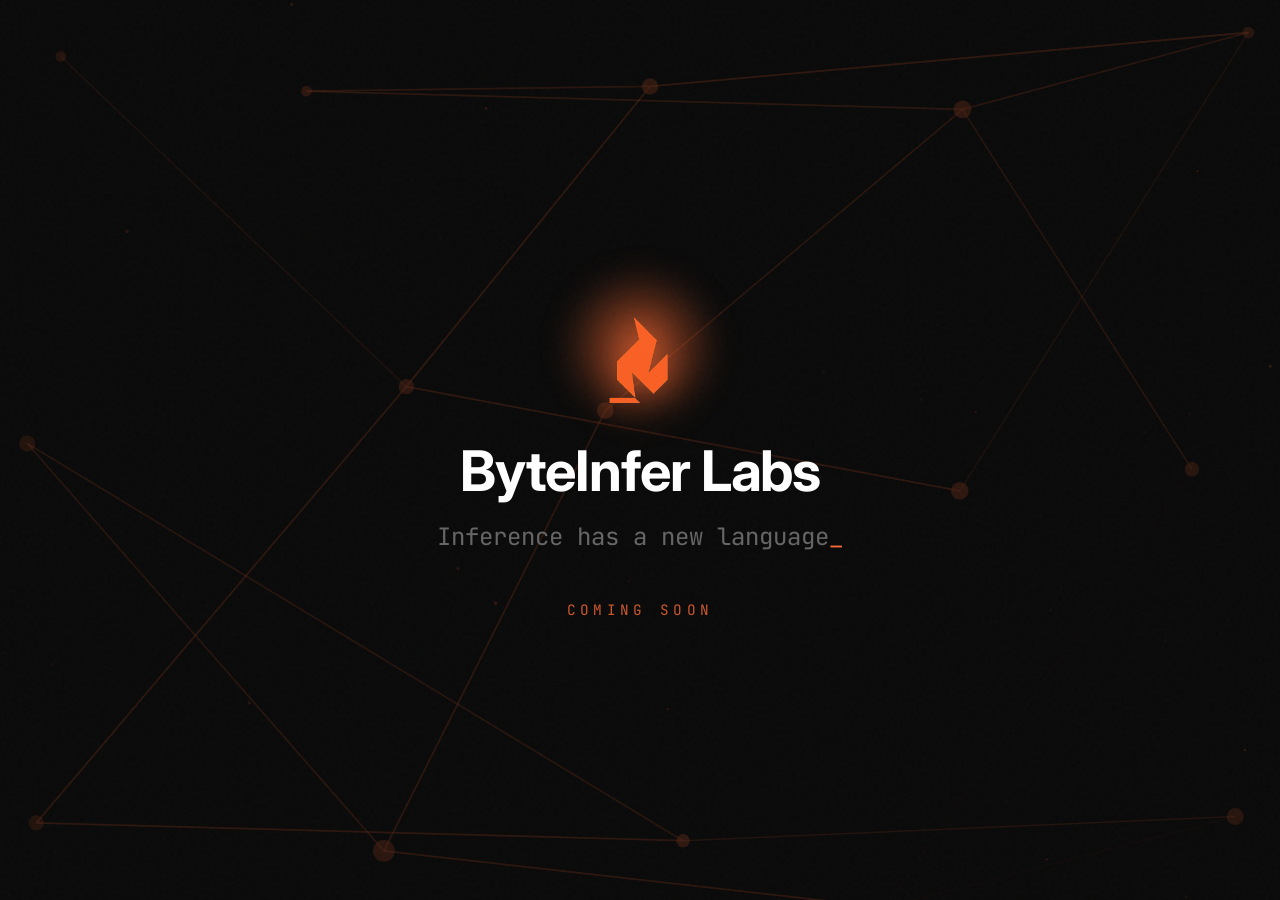
==== index.html @ 7f71514d "Initial ByteInfer.ai landing page" ====
<!DOCTYPE html>
<html lang="en">
<head>
    <meta charset="UTF-8">
    <meta name="viewport" content="width=device-width, initial-scale=1.0">
    <title>ByteInfer.ai — Coming Soon</title>
    <meta name="description" content="ByteInfer Labs — Optimizing the world's models, one graph at a time.">
    <link rel="preconnect" href="https://fonts.googleapis.com">
    <link rel="preconnect" href="https://fonts.gstatic.com" crossorigin>
    <link href="https://fonts.googleapis.com/css2?family=JetBrains+Mono:wght@300;400;500;600&family=Inter:wght@300;400;500;600;700&display=swap" rel="stylesheet">
    <link rel="stylesheet" href="styles.css">
</head>
<body>
    <div class="noise-overlay"></div>
    <canvas id="graph-canvas"></canvas>
    <canvas id="neural-canvas"></canvas>

    <main class="hero">
        <div class="hero-content">
            <!-- Flame Logo -->
            <div class="logo-container">
                <img src="flame-transparent.png" alt="" class="flame">
                <div class="flame-glow"></div>
            </div>

            <!-- Brand Name -->
            <h2 class="brand-name">ByteInfer Labs</h2>

            <!-- Tagline -->
            <h1 class="tagline">
                Inference has a new language<span class="cursor">_</span>
            </h1>

            <!-- Coming Soon -->
            <p class="coming-soon">Coming Soon</p>
        </div>
    </main>

    <script src="script.js"></script>
</body>
</html>
---- styles.css ----
/* ByteInfer.ai — Minimal Teaser */
:root {
    --bg-primary: #0a0a0a;
    --text-primary: #ffffff;
    --text-secondary: #666666;
    --accent: #ff6b35;
    --accent-glow: rgba(255, 107, 53, 0.4);
}

*, *::before, *::after {
    margin: 0;
    padding: 0;
    box-sizing: border-box;
}

body {
    font-family: 'Inter', -apple-system, BlinkMacSystemFont, sans-serif;
    background: var(--bg-primary);
    color: var(--text-primary);
    min-height: 100vh;
    overflow: hidden;
}

/* Noise Overlay */
.noise-overlay {
    position: fixed;
    top: 0;
    left: 0;
    width: 100%;
    height: 100%;
    pointer-events: none;
    z-index: 1000;
    opacity: 0.025;
    background-image: url("data:image/svg+xml,%3Csvg viewBox='0 0 256 256' xmlns='http://www.w3.org/2000/svg'%3E%3Cfilter id='noise'%3E%3CfeTurbulence type='fractalNoise' baseFrequency='0.9' numOctaves='4' stitchTiles='stitch'/%3E%3C/filter%3E%3Crect width='100%25' height='100%25' filter='url(%23noise)'/%3E%3C/svg%3E");
}

/* Background Canvases */
#graph-canvas,
#neural-canvas {
    position: fixed;
    top: 0;
    left: 0;
    width: 100vw;
    height: 100vh;
    pointer-events: none;
}

#graph-canvas {
    z-index: -2;
    opacity: 0.4;
}

#neural-canvas {
    z-index: -1;
    opacity: 0.3;
}

/* Hero */
.hero {
    min-height: 100vh;
    display: flex;
    justify-content: center;
    align-items: center;
    text-align: center;
    padding: 2rem;
    position: relative;
    z-index: 1;
}

.hero-content {
    animation: fadeIn 1.5s ease-out;
}

@keyframes fadeIn {
    from { opacity: 0; transform: translateY(20px); }
    to { opacity: 1; transform: translateY(0); }
}

/* Flame Logo */
.logo-container {
    margin-bottom: 1.5rem;
    position: relative;
    display: inline-block;
}

.flame {
    width: 220px;
    height: auto;
    position: relative;
    z-index: 2;
    animation: flameFloat 3s ease-in-out infinite;
    filter: drop-shadow(0 0 15px var(--accent-glow));
}

.flame-glow {
    position: absolute;
    top: 50%;
    left: 50%;
    transform: translate(-50%, -50%);
    width: 160px;
    height: 160px;
    background: radial-gradient(ellipse at center, rgba(255, 107, 53, 0.7) 0%, rgba(255, 107, 53, 0.3) 40%, transparent 70%);
    border-radius: 50%;
    z-index: 1;
    animation: glowPulse 2s ease-in-out infinite;
    pointer-events: none;
    filter: blur(15px);
}

@keyframes flameFloat {
    0%, 100% { transform: translateY(0) rotate(0deg); }
    25% { transform: translateY(-4px) rotate(0.5deg); }
    50% { transform: translateY(-6px) rotate(0deg); }
    75% { transform: translateY(-4px) rotate(-0.5deg); }
}

@keyframes glowPulse {
    0%, 100% {
        opacity: 0.5;
        transform: translate(-50%, -50%) scale(1);
    }
    50% {
        opacity: 1;
        transform: translate(-50%, -50%) scale(1.3);
    }
}

/* Brand Name */
.brand-name {
    font-family: 'Inter', sans-serif;
    font-size: clamp(2rem, 6vw, 3.5rem);
    font-weight: 700;
    letter-spacing: -0.02em;
    margin-bottom: 1rem;
}

/* Tagline */
.tagline {
    font-family: 'JetBrains Mono', monospace;
    font-size: clamp(1rem, 3vw, 1.5rem);
    font-weight: 400;
    color: var(--text-secondary);
    margin-bottom: 3rem;
}

.cursor {
    animation: blink 1s step-end infinite;
    color: var(--accent);
}

@keyframes blink {
    0%, 100% { opacity: 1; }
    50% { opacity: 0; }
}

/* Coming Soon */
.coming-soon {
    font-family: 'JetBrains Mono', monospace;
    font-size: 0.9rem;
    text-transform: uppercase;
    letter-spacing: 0.3em;
    color: var(--accent);
    opacity: 0.8;
    animation: pulse 2s ease-in-out infinite;
}

@keyframes pulse {
    0%, 100% { opacity: 0.6; }
    50% { opacity: 1; }
}
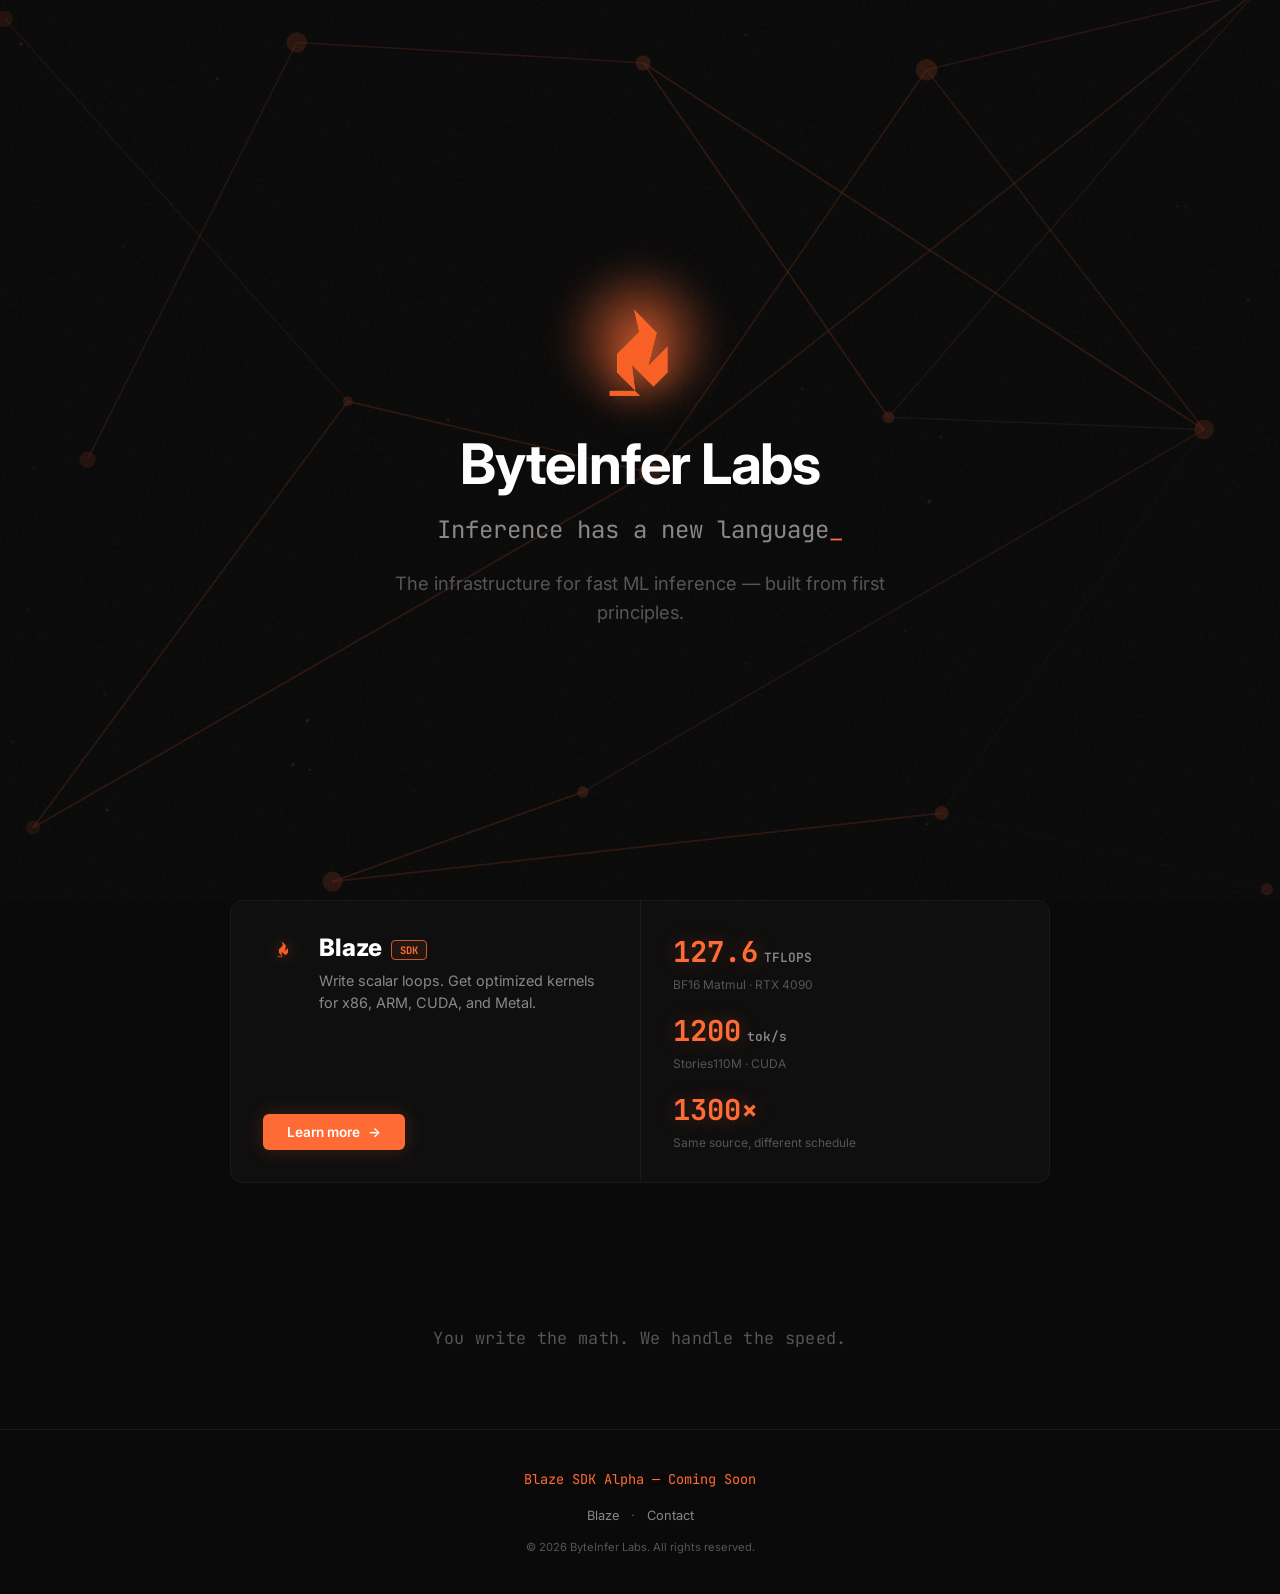
==== commit 22c0ea32: "Add Blaze product page, update landing from teaser to product site - Landing page: hero with new sub" ====
--- a/index.html
+++ b/index.html
@@ -3,11 +3,11 @@
 <head>
     <meta charset="UTF-8">
     <meta name="viewport" content="width=device-width, initial-scale=1.0">
-    <title>ByteInfer.ai — Coming Soon</title>
-    <meta name="description" content="ByteInfer Labs — Optimizing the world's models, one graph at a time.">
+    <title>ByteInfer Labs — Fast ML Inference, Built from First Principles</title>
+    <meta name="description" content="ByteInfer Labs — The infrastructure for fast ML inference, built from first principles.">
     <link rel="preconnect" href="https://fonts.googleapis.com">
     <link rel="preconnect" href="https://fonts.gstatic.com" crossorigin>
-    <link href="https://fonts.googleapis.com/css2?family=JetBrains+Mono:wght@300;400;500;600&family=Inter:wght@300;400;500;600;700&display=swap" rel="stylesheet">
+    <link href="https://fonts.googleapis.com/css2?family=JetBrains+Mono:wght@300;400;500;600&family=Inter:wght@300;400;500;600;700;800&display=swap" rel="stylesheet">
     <link rel="stylesheet" href="styles.css">
 </head>
 <body>
@@ -15,26 +15,76 @@
     <canvas id="graph-canvas"></canvas>
     <canvas id="neural-canvas"></canvas>
 
-    <main class="hero">
+    <!-- Hero -->
+    <section class="hero">
         <div class="hero-content">
-            <!-- Flame Logo -->
             <div class="logo-container">
                 <img src="flame-transparent.png" alt="" class="flame">
                 <div class="flame-glow"></div>
             </div>
 
-            <!-- Brand Name -->
             <h2 class="brand-name">ByteInfer Labs</h2>
 
-            <!-- Tagline -->
             <h1 class="tagline">
                 Inference has a new language<span class="cursor">_</span>
             </h1>
 
-            <!-- Coming Soon -->
-            <p class="coming-soon">Coming Soon</p>
+            <p class="subtitle">The infrastructure for fast ML inference — built from first principles.</p>
         </div>
-    </main>
+    </section>
+
+    <!-- Product Card -->
+    <section class="product-section">
+        <div class="product-card">
+            <div class="product-card-inner">
+                <div class="product-info">
+                    <div class="product-header">
+                        <img src="flame-transparent.png" alt="" class="product-flame">
+                        <div>
+                            <h3 class="product-name">Blaze <span class="product-badge">SDK</span></h3>
+                            <p class="product-desc">Write scalar loops. Get optimized kernels for x86, ARM, CUDA, and Metal.</p>
+                        </div>
+                    </div>
+                    <a href="blaze.html" class="cta-btn">Learn more <span class="arrow">→</span></a>
+                </div>
+                <div class="product-numbers">
+                    <div class="number-item">
+                        <span class="number-value">127.6</span>
+                        <span class="number-unit">TFLOPS</span>
+                        <span class="number-label">BF16 Matmul · RTX 4090</span>
+                    </div>
+                    <div class="number-item">
+                        <span class="number-value">1200</span>
+                        <span class="number-unit">tok/s</span>
+                        <span class="number-label">Stories110M · CUDA</span>
+                    </div>
+                    <div class="number-item">
+                        <span class="number-value">1300×</span>
+                        <span class="number-unit"></span>
+                        <span class="number-label">Same source, different schedule</span>
+                    </div>
+                </div>
+            </div>
+        </div>
+    </section>
+
+    <!-- Philosophy -->
+    <section class="philosophy">
+        <p>You write the math. We handle the speed.</p>
+    </section>
+
+    <!-- Footer -->
+    <footer class="site-footer">
+        <div class="footer-inner">
+            <div class="footer-status">Blaze SDK Alpha — Coming Soon</div>
+            <div class="footer-links">
+                <a href="blaze.html">Blaze</a>
+                <span class="footer-dot">·</span>
+                <a href="mailto:hello@byteinfer.ai">Contact</a>
+            </div>
+            <div class="footer-copy">© 2026 ByteInfer Labs. All rights reserved.</div>
+        </div>
+    </footer>
 
     <script src="script.js"></script>
 </body>
--- a/styles.css
+++ b/styles.css
@@ -1,10 +1,19 @@
-/* ByteInfer.ai — Minimal Teaser */
+/* ByteInfer.ai — Styles */
 :root {
     --bg-primary: #0a0a0a;
+    --bg-card: #0f0f0f;
+    --bg-code: #111111;
+    --border: #1a1a1a;
+    --border-accent: rgba(255, 107, 53, 0.3);
     --text-primary: #ffffff;
-    --text-secondary: #666666;
+    --text-secondary: #888888;
+    --text-dim: #555555;
     --accent: #ff6b35;
+    --accent-dim: #cc5529;
     --accent-glow: rgba(255, 107, 53, 0.4);
+    --accent-glow-soft: rgba(255, 107, 53, 0.08);
+    --font-body: 'Inter', -apple-system, BlinkMacSystemFont, sans-serif;
+    --font-mono: 'JetBrains Mono', 'Fira Code', monospace;
 }
 
 *, *::before, *::after {
@@ -13,49 +22,90 @@
     box-sizing: border-box;
 }
 
+html {
+    scroll-behavior: smooth;
+}
+
 body {
-    font-family: 'Inter', -apple-system, BlinkMacSystemFont, sans-serif;
+    font-family: var(--font-body);
     background: var(--bg-primary);
     color: var(--text-primary);
     min-height: 100vh;
-    overflow: hidden;
-}
-
-/* Noise Overlay */
+    -webkit-font-smoothing: antialiased;
+}
+
+/* Noise overlay */
 .noise-overlay {
     position: fixed;
-    top: 0;
-    left: 0;
-    width: 100%;
-    height: 100%;
+    top: 0; left: 0;
+    width: 100%; height: 100%;
     pointer-events: none;
     z-index: 1000;
     opacity: 0.025;
     background-image: url("data:image/svg+xml,%3Csvg viewBox='0 0 256 256' xmlns='http://www.w3.org/2000/svg'%3E%3Cfilter id='noise'%3E%3CfeTurbulence type='fractalNoise' baseFrequency='0.9' numOctaves='4' stitchTiles='stitch'/%3E%3C/filter%3E%3Crect width='100%25' height='100%25' filter='url(%23noise)'/%3E%3C/svg%3E");
 }
 
-/* Background Canvases */
+/* Background canvases */
 #graph-canvas,
 #neural-canvas {
     position: fixed;
-    top: 0;
-    left: 0;
-    width: 100vw;
-    height: 100vh;
+    top: 0; left: 0;
+    width: 100vw; height: 100vh;
     pointer-events: none;
 }
-
-#graph-canvas {
-    z-index: -2;
-    opacity: 0.4;
-}
-
-#neural-canvas {
-    z-index: -1;
-    opacity: 0.3;
-}
-
-/* Hero */
+#graph-canvas { z-index: -2; opacity: 0.4; }
+#neural-canvas { z-index: -1; opacity: 0.3; }
+
+/* ═══════════ TOP NAV (blaze page) ═══════════ */
+.topnav {
+    position: fixed;
+    top: 0; left: 0; right: 0;
+    height: 56px;
+    display: flex;
+    align-items: center;
+    justify-content: space-between;
+    padding: 0 32px;
+    background: rgba(10, 10, 10, 0.85);
+    backdrop-filter: blur(12px);
+    border-bottom: 1px solid var(--border);
+    z-index: 100;
+}
+
+.topnav-brand {
+    display: flex;
+    align-items: center;
+    gap: 10px;
+    text-decoration: none;
+    color: var(--text-primary);
+    font-weight: 700;
+    font-size: 0.95rem;
+}
+
+.topnav-flame {
+    width: 24px;
+    height: auto;
+    filter: drop-shadow(0 0 6px var(--accent-glow));
+}
+
+.topnav-links {
+    display: flex;
+    gap: 24px;
+}
+
+.topnav-links a {
+    text-decoration: none;
+    color: var(--text-secondary);
+    font-size: 0.85rem;
+    font-weight: 500;
+    transition: color 0.2s;
+}
+
+.topnav-links a:hover,
+.topnav-links a.active {
+    color: var(--accent);
+}
+
+/* ═══════════ MAIN PAGE — HERO ═══════════ */
 .hero {
     min-height: 100vh;
     display: flex;
@@ -76,7 +126,7 @@
     to { opacity: 1; transform: translateY(0); }
 }
 
-/* Flame Logo */
+/* Flame logo */
 .logo-container {
     margin-bottom: 1.5rem;
     position: relative;
@@ -94,12 +144,10 @@
 
 .flame-glow {
     position: absolute;
-    top: 50%;
-    left: 50%;
+    top: 50%; left: 50%;
     transform: translate(-50%, -50%);
-    width: 160px;
-    height: 160px;
-    background: radial-gradient(ellipse at center, rgba(255, 107, 53, 0.7) 0%, rgba(255, 107, 53, 0.3) 40%, transparent 70%);
+    width: 160px; height: 160px;
+    background: radial-gradient(ellipse at center, rgba(255,107,53,0.7) 0%, rgba(255,107,53,0.3) 40%, transparent 70%);
     border-radius: 50%;
     z-index: 1;
     animation: glowPulse 2s ease-in-out infinite;
@@ -115,32 +163,23 @@
 }
 
 @keyframes glowPulse {
-    0%, 100% {
-        opacity: 0.5;
-        transform: translate(-50%, -50%) scale(1);
-    }
-    50% {
-        opacity: 1;
-        transform: translate(-50%, -50%) scale(1.3);
-    }
-}
-
-/* Brand Name */
+    0%, 100% { opacity: 0.5; transform: translate(-50%, -50%) scale(1); }
+    50% { opacity: 1; transform: translate(-50%, -50%) scale(1.3); }
+}
+
 .brand-name {
-    font-family: 'Inter', sans-serif;
     font-size: clamp(2rem, 6vw, 3.5rem);
     font-weight: 700;
     letter-spacing: -0.02em;
     margin-bottom: 1rem;
 }
 
-/* Tagline */
 .tagline {
-    font-family: 'JetBrains Mono', monospace;
+    font-family: var(--font-mono);
     font-size: clamp(1rem, 3vw, 1.5rem);
     font-weight: 400;
     color: var(--text-secondary);
-    margin-bottom: 3rem;
+    margin-bottom: 1.5rem;
 }
 
 .cursor {
@@ -153,18 +192,741 @@
     50% { opacity: 0; }
 }
 
-/* Coming Soon */
-.coming-soon {
-    font-family: 'JetBrains Mono', monospace;
+.subtitle {
+    font-size: clamp(0.95rem, 2vw, 1.15rem);
+    color: var(--text-dim);
+    max-width: 560px;
+    margin: 0 auto;
+    line-height: 1.6;
+}
+
+/* ═══════════ MAIN PAGE — PRODUCT CARD ═══════════ */
+.product-section {
+    position: relative;
+    z-index: 1;
+    padding: 0 2rem 6rem;
+    display: flex;
+    justify-content: center;
+}
+
+.product-card {
+    max-width: 820px;
+    width: 100%;
+    background: var(--bg-card);
+    border: 1px solid var(--border);
+    border-radius: 12px;
+    overflow: hidden;
+    transition: border-color 0.3s;
+}
+
+.product-card:hover {
+    border-color: var(--border-accent);
+}
+
+.product-card-inner {
+    display: grid;
+    grid-template-columns: 1fr 1fr;
+    gap: 0;
+}
+
+.product-info {
+    padding: 32px;
+    display: flex;
+    flex-direction: column;
+    justify-content: space-between;
+}
+
+.product-header {
+    display: flex;
+    gap: 16px;
+    align-items: flex-start;
+    margin-bottom: 24px;
+}
+
+.product-flame {
+    width: 40px;
+    height: auto;
+    filter: drop-shadow(0 0 8px var(--accent-glow));
+    flex-shrink: 0;
+    margin-top: 2px;
+}
+
+.product-name {
+    font-size: 1.5rem;
+    font-weight: 800;
+    margin-bottom: 8px;
+}
+
+.product-badge {
+    font-family: var(--font-mono);
+    font-size: 0.65rem;
+    font-weight: 700;
+    color: var(--accent);
+    background: var(--accent-glow-soft);
+    border: 1px solid var(--accent-dim);
+    padding: 2px 8px;
+    border-radius: 4px;
+    vertical-align: middle;
+    margin-left: 4px;
+}
+
+.product-desc {
     font-size: 0.9rem;
+    color: var(--text-secondary);
+    line-height: 1.5;
+}
+
+.cta-btn {
+    display: inline-flex;
+    align-items: center;
+    gap: 8px;
+    padding: 10px 24px;
+    background: var(--accent);
+    color: #fff;
+    font-weight: 600;
+    font-size: 0.85rem;
+    text-decoration: none;
+    border-radius: 6px;
+    transition: all 0.2s;
+    width: fit-content;
+    box-shadow: 0 0 20px rgba(255, 107, 53, 0.2);
+}
+
+.cta-btn:hover {
+    background: #ff8c5a;
+    box-shadow: 0 0 30px rgba(255, 107, 53, 0.35);
+    transform: translateY(-1px);
+}
+
+.cta-btn-dim {
+    background: transparent;
+    border: 1px solid var(--border);
+    color: var(--text-secondary);
+    box-shadow: none;
+    cursor: default;
+}
+
+.cta-btn-dim:hover {
+    background: transparent;
+    box-shadow: none;
+    transform: none;
+}
+
+.cta-btn .arrow {
+    transition: transform 0.2s;
+}
+
+.cta-btn:hover .arrow {
+    transform: translateX(3px);
+}
+
+.product-numbers {
+    padding: 32px;
+    border-left: 1px solid var(--border);
+    display: flex;
+    flex-direction: column;
+    justify-content: center;
+    gap: 20px;
+}
+
+.number-item {
+    display: flex;
+    flex-wrap: wrap;
+    align-items: baseline;
+    gap: 6px;
+}
+
+.number-value {
+    font-family: var(--font-mono);
+    font-size: 1.8rem;
+    font-weight: 700;
+    color: var(--accent);
+    text-shadow: 0 0 20px rgba(255, 107, 53, 0.3);
+}
+
+.number-unit {
+    font-family: var(--font-mono);
+    font-size: 0.8rem;
+    font-weight: 600;
+    color: var(--text-secondary);
+}
+
+.number-label {
+    width: 100%;
+    font-size: 0.75rem;
+    color: var(--text-dim);
+}
+
+/* ═══════════ MAIN PAGE — PHILOSOPHY ═══════════ */
+.philosophy {
+    position: relative;
+    z-index: 1;
+    text-align: center;
+    padding: 3rem 2rem 5rem;
+}
+
+.philosophy p {
+    font-family: var(--font-mono);
+    font-size: clamp(0.85rem, 2vw, 1.05rem);
+    color: var(--text-dim);
+    letter-spacing: 0.02em;
+}
+
+/* ═══════════ FOOTER ═══════════ */
+.site-footer {
+    position: relative;
+    z-index: 1;
+    border-top: 1px solid var(--border);
+    padding: 40px 2rem;
+    text-align: center;
+}
+
+.footer-inner {
+    max-width: 600px;
+    margin: 0 auto;
+}
+
+.footer-status {
+    font-family: var(--font-mono);
+    font-size: 0.85rem;
+    color: var(--accent);
+    margin-bottom: 16px;
+    text-shadow: 0 0 15px rgba(255, 107, 53, 0.2);
+}
+
+.footer-links {
+    margin-bottom: 16px;
+}
+
+.footer-links a {
+    color: var(--text-secondary);
+    text-decoration: none;
+    font-size: 0.8rem;
+    transition: color 0.2s;
+}
+
+.footer-links a:hover {
+    color: var(--text-primary);
+}
+
+.footer-dot {
+    color: var(--text-dim);
+    margin: 0 8px;
+    font-size: 0.8rem;
+}
+
+.footer-copy {
+    font-size: 0.7rem;
+    color: var(--text-dim);
+}
+
+/* ═══════════ BLAZE PAGE — HERO ═══════════ */
+.blaze-page {
+    overflow-x: hidden;
+}
+
+.blaze-hero {
+    padding: 140px 2rem 80px;
+    text-align: center;
+}
+
+.blaze-hero-content {
+    max-width: 700px;
+    margin: 0 auto;
+    animation: fadeIn 1s ease-out;
+}
+
+.blaze-hero-title {
+    display: flex;
+    align-items: center;
+    justify-content: center;
+    gap: 16px;
+    margin-bottom: 16px;
+}
+
+.blaze-hero-flame {
+    width: 64px;
+    height: auto;
+    filter: drop-shadow(0 0 12px var(--accent-glow));
+    animation: flameFloat 3s ease-in-out infinite;
+}
+
+.blaze-hero-title h1 {
+    font-size: clamp(2.5rem, 8vw, 4rem);
+    font-weight: 800;
+    letter-spacing: -0.03em;
+}
+
+.blaze-badge {
+    font-family: var(--font-mono);
+    font-size: 0.4em;
+    font-weight: 700;
+    color: var(--accent);
+    background: var(--accent-glow-soft);
+    border: 1px solid var(--accent-dim);
+    padding: 4px 12px;
+    border-radius: 5px;
+    vertical-align: super;
+}
+
+.blaze-hero-sub {
+    font-size: clamp(1rem, 2.5vw, 1.25rem);
+    color: var(--text-secondary);
+    margin-bottom: 12px;
+}
+
+.blaze-hero-desc {
+    font-size: 0.9rem;
+    color: var(--text-dim);
+    line-height: 1.7;
+    margin-bottom: 28px;
+}
+
+.blaze-hero-actions {
+    display: flex;
+    gap: 16px;
+    justify-content: center;
+}
+
+/* ═══════════ BLAZE PAGE — NUMBERS STRIP ═══════════ */
+.numbers-strip {
+    border-top: 1px solid var(--border);
+    border-bottom: 1px solid var(--border);
+    padding: 40px 2rem;
+    background: var(--bg-card);
+}
+
+.numbers-strip-inner {
+    max-width: 960px;
+    margin: 0 auto;
+    display: flex;
+    align-items: center;
+    justify-content: center;
+    gap: 0;
+    flex-wrap: wrap;
+}
+
+.strip-number {
+    text-align: center;
+    padding: 0 28px;
+    flex-shrink: 0;
+}
+
+.strip-value {
+    display: block;
+    font-family: var(--font-mono);
+    font-size: 1.6rem;
+    font-weight: 700;
+    color: var(--accent);
+    text-shadow: 0 0 20px rgba(255, 107, 53, 0.3);
+}
+
+.strip-unit {
+    font-family: var(--font-mono);
+    font-size: 0.75rem;
+    font-weight: 600;
+    color: var(--text-secondary);
+    margin-left: 2px;
+}
+
+.strip-label {
+    display: block;
+    font-size: 0.7rem;
+    color: var(--text-dim);
+    margin-top: 4px;
+}
+
+.strip-sep {
+    width: 1px;
+    height: 40px;
+    background: var(--border);
+    flex-shrink: 0;
+}
+
+/* ═══════════ BLAZE PAGE — SECTIONS COMMON ═══════════ */
+.section-title {
+    font-size: clamp(1.5rem, 4vw, 2rem);
+    font-weight: 800;
+    text-align: center;
+    margin-bottom: 8px;
+    letter-spacing: -0.02em;
+}
+
+.section-sub {
+    text-align: center;
+    color: var(--text-dim);
+    font-size: 0.9rem;
+    margin-bottom: 40px;
+    max-width: 560px;
+    margin-left: auto;
+    margin-right: auto;
+}
+
+/* ═══════════ BLAZE PAGE — HOW IT WORKS ═══════════ */
+.how-section {
+    padding: 80px 2rem;
+    max-width: 1100px;
+    margin: 0 auto;
+}
+
+.how-columns {
+    display: flex;
+    align-items: flex-start;
+    gap: 0;
+}
+
+.how-col {
+    flex: 1;
+    padding: 0 16px;
+}
+
+.how-arrow {
+    display: flex;
+    align-items: center;
+    justify-content: center;
+    font-size: 1.5rem;
+    color: var(--text-dim);
+    padding-top: 100px;
+    flex-shrink: 0;
+    width: 40px;
+}
+
+.how-step {
+    display: inline-flex;
+    align-items: center;
+    justify-content: center;
+    width: 28px; height: 28px;
+    border-radius: 50%;
+    background: var(--accent-glow-soft);
+    border: 1px solid var(--accent-dim);
+    color: var(--accent);
+    font-family: var(--font-mono);
+    font-size: 0.75rem;
+    font-weight: 700;
+    margin-bottom: 12px;
+}
+
+.how-col h3 {
+    font-size: 1.1rem;
+    font-weight: 700;
+    margin-bottom: 4px;
+}
+
+.how-file {
+    font-family: var(--font-mono);
+    font-size: 0.7rem;
+    color: var(--text-dim);
+    margin-bottom: 12px;
+}
+
+.how-note {
+    font-size: 0.78rem;
+    color: var(--text-dim);
+    margin-top: 10px;
+}
+
+/* Code blocks */
+.code-block {
+    background: var(--bg-code);
+    border: 1px solid var(--border);
+    border-radius: 8px;
+    padding: 16px;
+    overflow-x: auto;
+    font-family: var(--font-mono);
+    font-size: 0.72rem;
+    line-height: 1.65;
+    color: #ccc;
+}
+
+.code-block .kw { color: var(--accent); }
+.code-block .fn { color: #fff; font-weight: 600; }
+.code-block .ty { color: #8ab4f8; }
+.code-block .str { color: #a8d08d; }
+.code-block .cm { color: #555; }
+.code-block .dim { color: #555; }
+.code-block .accent { color: var(--accent); font-weight: 600; }
+.code-block .prompt { color: var(--accent); }
+
+.code-terminal {
+    background: #080808;
+}
+
+/* ═══════════ BLAZE PAGE — PERFORMANCE ═══════════ */
+.perf-section {
+    padding: 80px 2rem;
+    max-width: 900px;
+    margin: 0 auto;
+}
+
+.perf-grid {
+    display: grid;
+    grid-template-columns: 1fr 1fr;
+    gap: 20px;
+}
+
+.perf-card {
+    background: var(--bg-card);
+    border: 1px solid var(--border);
+    border-radius: 10px;
+    padding: 28px;
+}
+
+.perf-card h3 {
+    font-size: 1.1rem;
+    font-weight: 700;
+    margin-bottom: 20px;
+}
+
+.perf-hw {
+    font-size: 0.75rem;
+    font-weight: 500;
+    color: var(--text-dim);
+    margin-left: 6px;
+}
+
+.perf-rows {
+    display: flex;
+    flex-direction: column;
+    gap: 10px;
+}
+
+.perf-row {
+    display: flex;
+    justify-content: space-between;
+    align-items: baseline;
+    padding-bottom: 8px;
+    border-bottom: 1px solid #141414;
+}
+
+.perf-kernel {
+    font-size: 0.78rem;
+    color: var(--text-secondary);
+}
+
+.perf-val {
+    font-family: var(--font-mono);
+    font-size: 0.82rem;
+    font-weight: 600;
+    color: var(--accent);
+    text-shadow: 0 0 12px rgba(255, 107, 53, 0.15);
+    white-space: nowrap;
+}
+
+.perf-callout {
+    margin-top: 20px;
+    padding: 14px;
+    background: #080808;
+    border: 1px solid var(--border);
+    border-radius: 6px;
+}
+
+.perf-callout-label {
+    font-size: 0.7rem;
+    color: var(--text-dim);
+    margin-bottom: 8px;
     text-transform: uppercase;
-    letter-spacing: 0.3em;
+    letter-spacing: 0.05em;
+}
+
+.perf-callout-row {
+    display: flex;
+    justify-content: space-between;
+    font-family: var(--font-mono);
+    font-size: 0.75rem;
+    padding: 3px 0;
+}
+
+.perf-callout-row .dim { color: var(--text-dim); }
+.perf-callout-row .accent { color: var(--accent); font-weight: 600; }
+
+/* ═══════════ BLAZE PAGE — CHARTS ═══════════ */
+.charts-section {
+    padding: 0 2rem 80px;
+    max-width: 960px;
+    margin: 0 auto;
+}
+
+.charts-grid {
+    display: grid;
+    grid-template-columns: 1fr 1fr;
+    gap: 20px;
+}
+
+.chart-card {
+    background: var(--bg-card);
+    border: 1px solid var(--border);
+    border-radius: 10px;
+    overflow: hidden;
+    transition: border-color 0.3s;
+}
+
+.chart-card:hover {
+    border-color: var(--border-accent);
+}
+
+.chart-img {
+    width: 100%;
+    height: auto;
+    display: block;
+}
+
+/* ═══════════ BLAZE PAGE — BACKENDS ═══════════ */
+.backends-section {
+    padding: 80px 2rem;
+    max-width: 900px;
+    margin: 0 auto;
+}
+
+.backends-grid {
+    display: grid;
+    grid-template-columns: repeat(5, 1fr);
+    gap: 14px;
+}
+
+.backend-card {
+    background: var(--bg-card);
+    border: 1px solid var(--border);
+    border-radius: 10px;
+    padding: 24px 16px;
+    text-align: center;
+    transition: border-color 0.3s;
+}
+
+.backend-card:hover {
+    border-color: var(--border-accent);
+}
+
+.backend-experimental {
+    opacity: 0.6;
+}
+
+.backend-icon {
+    font-family: var(--font-mono);
+    font-size: 0.75rem;
+    font-weight: 700;
     color: var(--accent);
-    opacity: 0.8;
-    animation: pulse 2s ease-in-out infinite;
-}
-
-@keyframes pulse {
-    0%, 100% { opacity: 0.6; }
-    50% { opacity: 1; }
-}
+    background: var(--accent-glow-soft);
+    border: 1px solid var(--accent-dim);
+    display: inline-block;
+    padding: 4px 10px;
+    border-radius: 4px;
+    margin-bottom: 12px;
+}
+
+.backend-card h3 {
+    font-size: 0.9rem;
+    font-weight: 700;
+    margin-bottom: 6px;
+}
+
+.backend-card p {
+    font-size: 0.72rem;
+    color: var(--text-dim);
+    line-height: 1.4;
+}
+
+/* ═══════════ BLAZE PAGE — CODE EXAMPLE ═══════════ */
+.example-section {
+    padding: 80px 2rem;
+    max-width: 960px;
+    margin: 0 auto;
+}
+
+.example-grid {
+    display: grid;
+    grid-template-columns: 1fr 1fr;
+    gap: 20px;
+}
+
+.example-block {
+    position: relative;
+}
+
+.example-label {
+    font-family: var(--font-mono);
+    font-size: 0.7rem;
+    color: var(--text-dim);
+    text-transform: uppercase;
+    letter-spacing: 0.05em;
+    margin-bottom: 8px;
+}
+
+/* ═══════════ SCROLL ANIMATIONS ═══════════ */
+.fade-in {
+    opacity: 0;
+    transform: translateY(24px);
+    transition: opacity 0.6s ease, transform 0.6s ease;
+}
+
+.fade-in.visible {
+    opacity: 1;
+    transform: translateY(0);
+}
+
+/* ═══════════ RESPONSIVE ═══════════ */
+@media (max-width: 800px) {
+    .product-card-inner {
+        grid-template-columns: 1fr;
+    }
+
+    .product-numbers {
+        border-left: none;
+        border-top: 1px solid var(--border);
+        flex-direction: row;
+        flex-wrap: wrap;
+        gap: 16px;
+        justify-content: center;
+    }
+
+    .number-item {
+        text-align: center;
+        justify-content: center;
+    }
+
+    .number-label {
+        text-align: center;
+    }
+
+    .how-columns {
+        flex-direction: column;
+        gap: 24px;
+    }
+
+    .how-arrow {
+        padding-top: 0;
+        transform: rotate(90deg);
+        width: auto;
+    }
+
+    .perf-grid,
+    .charts-grid,
+    .example-grid {
+        grid-template-columns: 1fr;
+    }
+
+    .backends-grid {
+        grid-template-columns: repeat(3, 1fr);
+    }
+
+    .numbers-strip-inner {
+        gap: 16px;
+    }
+
+    .strip-sep {
+        display: none;
+    }
+
+    .strip-number {
+        padding: 8px 16px;
+    }
+}
+
+@media (max-width: 480px) {
+    .backends-grid {
+        grid-template-columns: repeat(2, 1fr);
+    }
+
+    .topnav {
+        padding: 0 16px;
+    }
+}
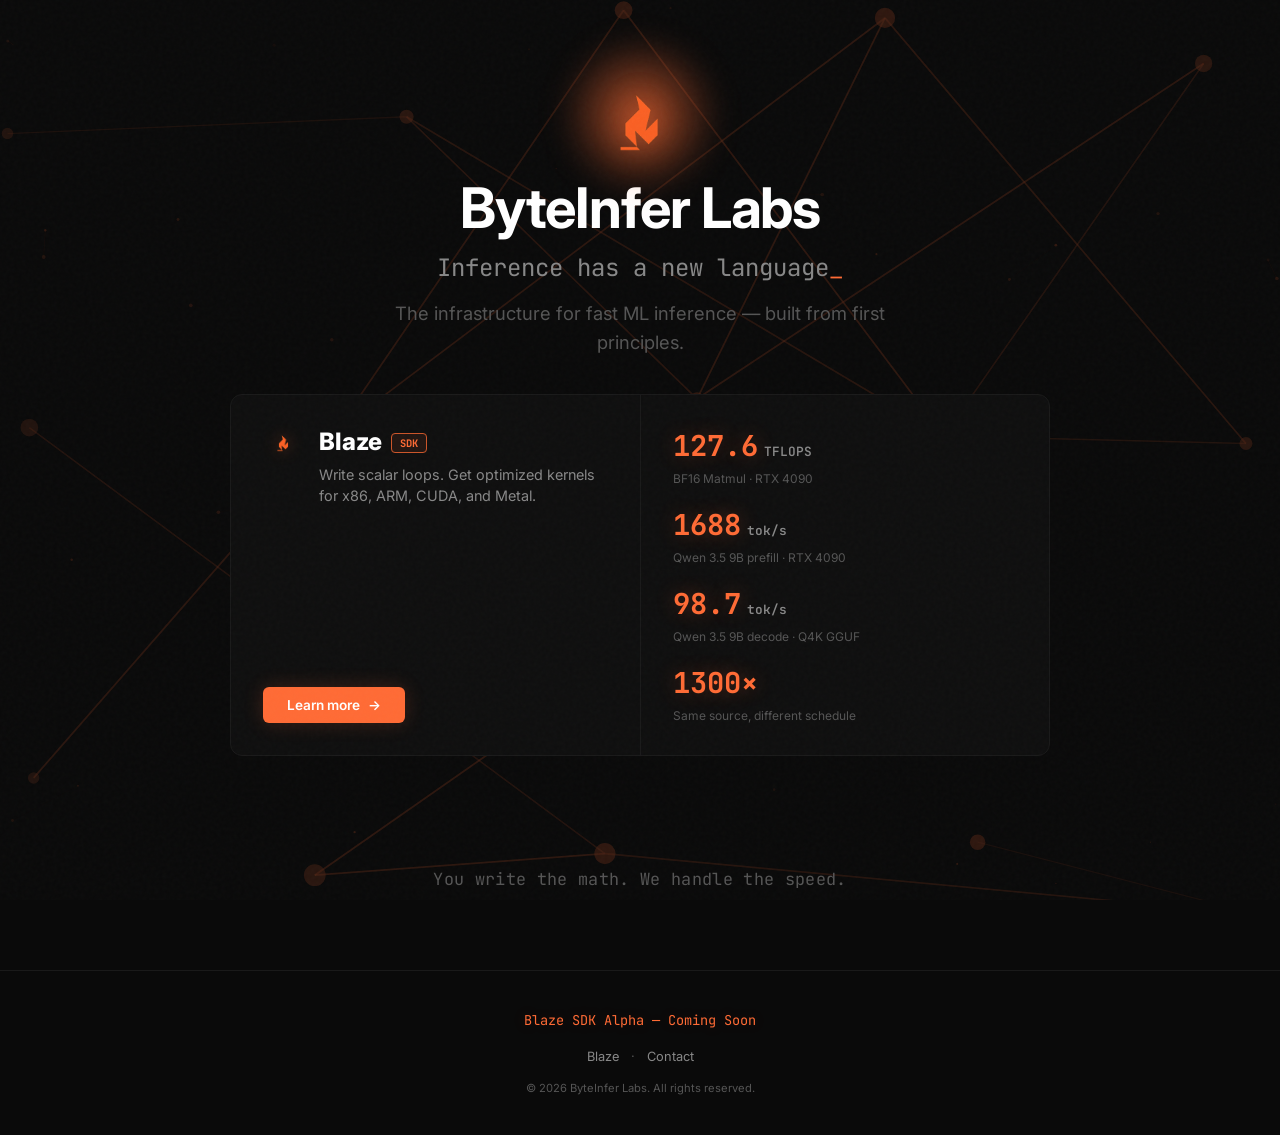
==== commit ccfc786d: "Add Qwen GPU performance numbers to product page - Replace Stories110M CUDA showcase with Qwen 3.5 9" ====
--- a/index.html
+++ b/index.html
@@ -54,9 +54,14 @@
                         <span class="number-label">BF16 Matmul · RTX 4090</span>
                     </div>
                     <div class="number-item">
-                        <span class="number-value">1200</span>
+                        <span class="number-value">1688</span>
                         <span class="number-unit">tok/s</span>
-                        <span class="number-label">Stories110M · CUDA</span>
+                        <span class="number-label">Qwen 3.5 9B prefill · RTX 4090</span>
+                    </div>
+                    <div class="number-item">
+                        <span class="number-value">98.7</span>
+                        <span class="number-unit">tok/s</span>
+                        <span class="number-label">Qwen 3.5 9B decode · Q4K GGUF</span>
                     </div>
                     <div class="number-item">
                         <span class="number-value">1300×</span>
--- a/styles.css
+++ b/styles.css
@@ -107,12 +107,12 @@
 
 /* ═══════════ MAIN PAGE — HERO ═══════════ */
 .hero {
-    min-height: 100vh;
+    min-height: auto;
     display: flex;
     justify-content: center;
     align-items: center;
     text-align: center;
-    padding: 2rem;
+    padding: 8vh 2rem 4vh;
     position: relative;
     z-index: 1;
 }
@@ -128,13 +128,13 @@
 
 /* Flame logo */
 .logo-container {
-    margin-bottom: 1.5rem;
+    margin-bottom: 1rem;
     position: relative;
     display: inline-block;
 }
 
 .flame {
-    width: 220px;
+    width: 140px;
     height: auto;
     position: relative;
     z-index: 2;
@@ -171,7 +171,7 @@
     font-size: clamp(2rem, 6vw, 3.5rem);
     font-weight: 700;
     letter-spacing: -0.02em;
-    margin-bottom: 1rem;
+    margin-bottom: 0.6rem;
 }
 
 .tagline {
@@ -179,7 +179,7 @@
     font-size: clamp(1rem, 3vw, 1.5rem);
     font-weight: 400;
     color: var(--text-secondary);
-    margin-bottom: 1.5rem;
+    margin-bottom: 1rem;
 }
 
 .cursor {
@@ -204,7 +204,7 @@
 .product-section {
     position: relative;
     z-index: 1;
-    padding: 0 2rem 6rem;
+    padding: 0 2rem 4rem;
     display: flex;
     justify-content: center;
 }
@@ -497,19 +497,20 @@
 }
 
 .numbers-strip-inner {
-    max-width: 960px;
+    max-width: 1080px;
     margin: 0 auto;
-    display: flex;
+    display: grid;
+    grid-template-columns: repeat(auto-fit, minmax(120px, 1fr));
     align-items: center;
     justify-content: center;
-    gap: 0;
-    flex-wrap: wrap;
+    gap: 20px 8px;
 }
 
 .strip-number {
+    box-sizing: border-box;
     text-align: center;
-    padding: 0 28px;
-    flex-shrink: 0;
+    min-width: 0;
+    padding: 0 10px;
 }
 
 .strip-value {
@@ -537,10 +538,7 @@
 }
 
 .strip-sep {
-    width: 1px;
-    height: 40px;
-    background: var(--border);
-    flex-shrink: 0;
+    display: none;
 }
 
 /* ═══════════ BLAZE PAGE — SECTIONS COMMON ═══════════ */
@@ -654,21 +652,21 @@
 /* ═══════════ BLAZE PAGE — PERFORMANCE ═══════════ */
 .perf-section {
     padding: 80px 2rem;
-    max-width: 900px;
+    max-width: 1080px;
     margin: 0 auto;
 }
 
 .perf-grid {
     display: grid;
     grid-template-columns: 1fr 1fr;
-    gap: 20px;
+    gap: 24px;
 }
 
 .perf-card {
     background: var(--bg-card);
     border: 1px solid var(--border);
     border-radius: 10px;
-    padding: 28px;
+    padding: 32px;
 }
 
 .perf-card h3 {
@@ -739,17 +737,26 @@
 .perf-callout-row .dim { color: var(--text-dim); }
 .perf-callout-row .accent { color: var(--accent); font-weight: 600; }
 
+.perf-note {
+    margin: 18px auto 0;
+    max-width: 720px;
+    color: var(--text-dim);
+    font-size: 0.72rem;
+    line-height: 1.6;
+    text-align: center;
+}
+
 /* ═══════════ BLAZE PAGE — CHARTS ═══════════ */
 .charts-section {
-    padding: 0 2rem 80px;
-    max-width: 960px;
+    padding: 0 2rem 96px;
+    max-width: 1120px;
     margin: 0 auto;
 }
 
 .charts-grid {
     display: grid;
-    grid-template-columns: 1fr 1fr;
-    gap: 20px;
+    grid-template-columns: 1fr;
+    gap: 24px;
 }
 
 .chart-card {
@@ -909,7 +916,11 @@
     }
 
     .numbers-strip-inner {
-        gap: 16px;
+        max-width: 360px;
+        width: 100%;
+        display: grid;
+        grid-template-columns: repeat(2, minmax(0, 1fr));
+        gap: 18px 10px;
     }
 
     .strip-sep {
@@ -917,11 +928,24 @@
     }
 
     .strip-number {
-        padding: 8px 16px;
+        min-width: 0;
+        padding: 8px 4px;
+    }
+
+    .strip-label {
+        overflow-wrap: anywhere;
     }
 }
 
 @media (max-width: 480px) {
+    .numbers-strip {
+        padding: 32px 1rem;
+    }
+
+    .strip-value {
+        font-size: 1.45rem;
+    }
+
     .backends-grid {
         grid-template-columns: repeat(2, 1fr);
     }
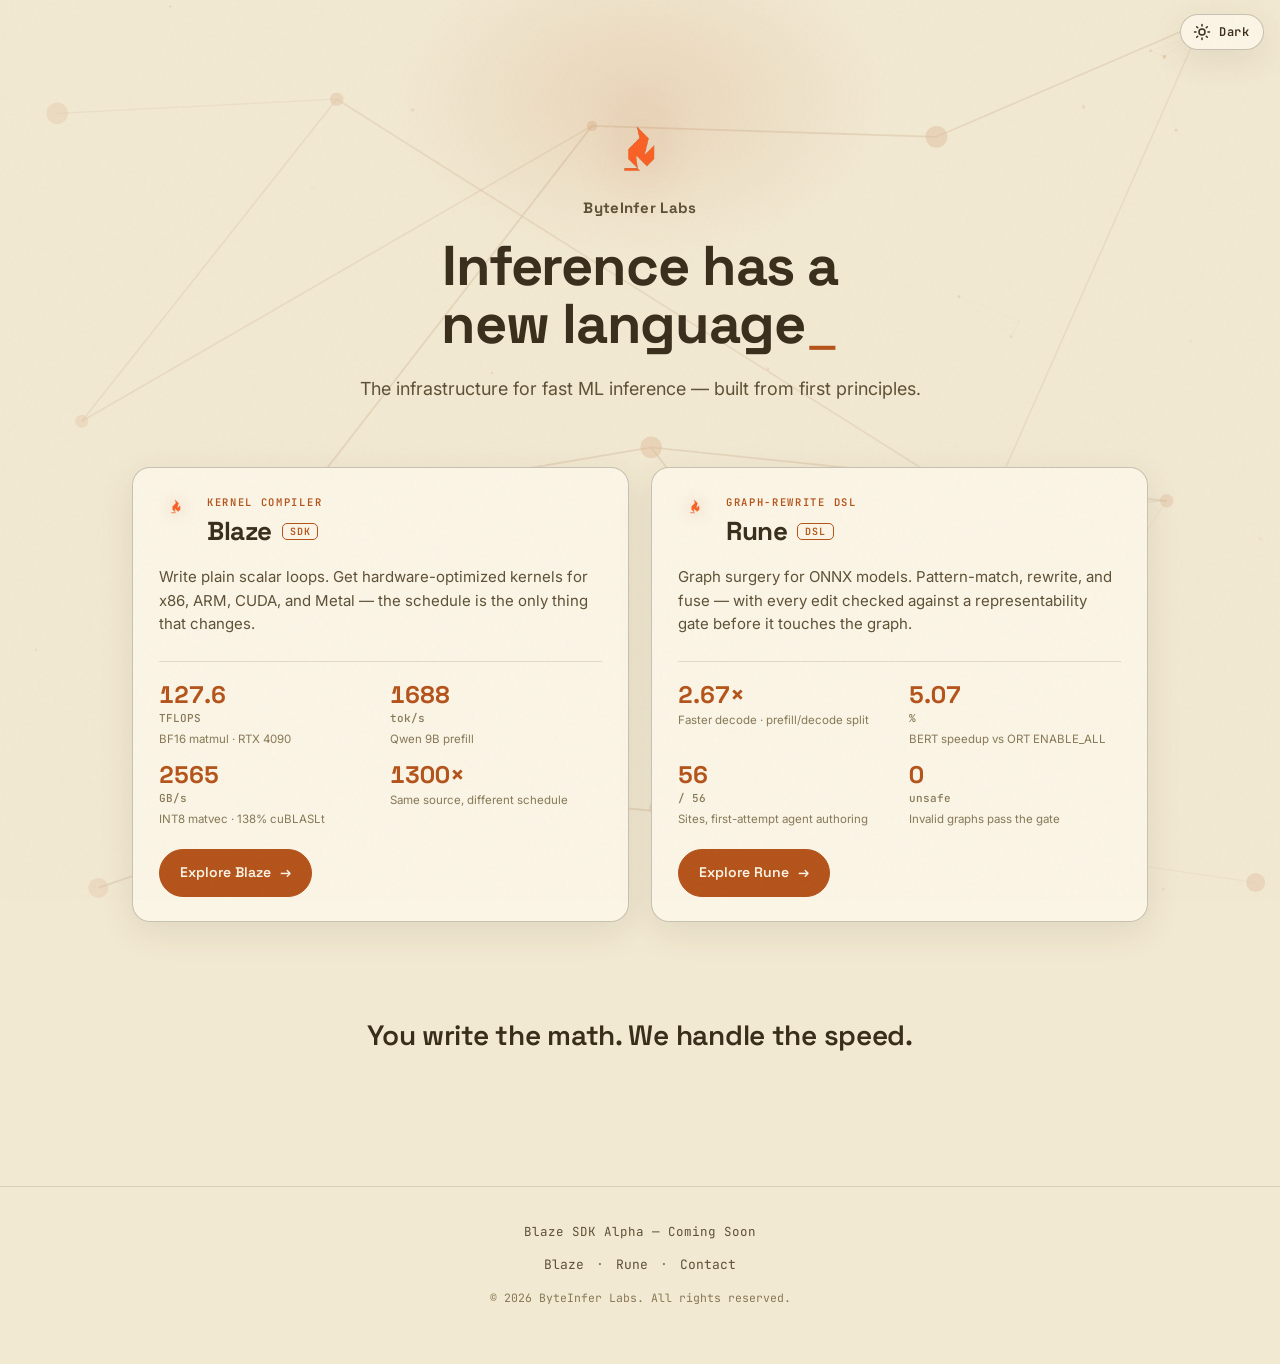
==== commit 73a24ab8: "Dual-theme restyle (light + dark) + add Rune product page Adopt the Rune whitepaper's design system " ====
--- a/index.html
+++ b/index.html
@@ -4,13 +4,20 @@
     <meta charset="UTF-8">
     <meta name="viewport" content="width=device-width, initial-scale=1.0">
     <title>ByteInfer Labs — Fast ML Inference, Built from First Principles</title>
-    <meta name="description" content="ByteInfer Labs — The infrastructure for fast ML inference, built from first principles.">
+    <meta name="description" content="ByteInfer Labs — the infrastructure for fast ML inference, built from first principles. Home of the Blaze kernel compiler and the Rune graph-rewrite DSL.">
+    <script>try{if((localStorage.getItem('byteinfer-theme')||'light')==='dark')document.documentElement.setAttribute('data-theme','dark');}catch(e){}</script>
     <link rel="preconnect" href="https://fonts.googleapis.com">
     <link rel="preconnect" href="https://fonts.gstatic.com" crossorigin>
-    <link href="https://fonts.googleapis.com/css2?family=JetBrains+Mono:wght@300;400;500;600&family=Inter:wght@300;400;500;600;700;800&display=swap" rel="stylesheet">
+    <link href="https://fonts.googleapis.com/css2?family=JetBrains+Mono:wght@300;400;500;600&family=Inter:wght@300;400;500;600;700;800&family=Space+Grotesk:wght@400;500;600;700&display=swap" rel="stylesheet">
     <link rel="stylesheet" href="styles.css">
 </head>
 <body>
+    <button id="theme-toggle" type="button" aria-label="Toggle color theme" title="Toggle light / dark">
+        <svg class="ic-sun" viewBox="0 0 24 24" width="18" height="18" fill="none" stroke="currentColor" stroke-width="2" stroke-linecap="round" stroke-linejoin="round"><circle cx="12" cy="12" r="4"></circle><path d="M12 2v2M12 20v2M4.9 4.9l1.4 1.4M17.7 17.7l1.4 1.4M2 12h2M20 12h2M4.9 19.1l1.4-1.4M17.7 6.3l1.4-1.4"></path></svg>
+        <svg class="ic-moon" viewBox="0 0 24 24" width="18" height="18" fill="none" stroke="currentColor" stroke-width="2" stroke-linecap="round" stroke-linejoin="round"><path d="M21 12.8A9 9 0 1 1 11.2 3a7 7 0 0 0 9.8 9.8z"></path></svg>
+        <span class="tlbl">Dark</span>
+    </button>
+
     <div class="noise-overlay"></div>
     <canvas id="graph-canvas"></canvas>
     <canvas id="neural-canvas"></canvas>
@@ -20,54 +27,55 @@
         <div class="hero-content">
             <div class="logo-container">
                 <img src="flame-transparent.png" alt="" class="flame">
-                <div class="flame-glow"></div>
             </div>
-
             <h2 class="brand-name">ByteInfer Labs</h2>
-
-            <h1 class="tagline">
-                Inference has a new language<span class="cursor">_</span>
-            </h1>
-
+            <h1 class="tagline">Inference has a new language<span class="cursor">_</span></h1>
             <p class="subtitle">The infrastructure for fast ML inference — built from first principles.</p>
         </div>
     </section>
 
-    <!-- Product Card -->
+    <!-- Products -->
     <section class="product-section">
-        <div class="product-card">
-            <div class="product-card-inner">
-                <div class="product-info">
+        <div class="product-grid">
+            <!-- Blaze -->
+            <div class="product-card">
+                <div class="product-card-inner">
                     <div class="product-header">
                         <img src="flame-transparent.png" alt="" class="product-flame">
                         <div>
+                            <div class="product-eyebrow">Kernel compiler</div>
                             <h3 class="product-name">Blaze <span class="product-badge">SDK</span></h3>
-                            <p class="product-desc">Write scalar loops. Get optimized kernels for x86, ARM, CUDA, and Metal.</p>
                         </div>
                     </div>
-                    <a href="blaze.html" class="cta-btn">Learn more <span class="arrow">→</span></a>
+                    <p class="product-desc">Write plain scalar loops. Get hardware-optimized kernels for x86, ARM, CUDA, and Metal — the schedule is the only thing that changes.</p>
+                    <div class="product-numbers">
+                        <div class="number-item"><span class="number-value">127.6</span><span class="number-unit">TFLOPS</span><span class="number-label">BF16 matmul · RTX 4090</span></div>
+                        <div class="number-item"><span class="number-value">1688</span><span class="number-unit">tok/s</span><span class="number-label">Qwen 9B prefill</span></div>
+                        <div class="number-item"><span class="number-value">2565</span><span class="number-unit">GB/s</span><span class="number-label">INT8 matvec · 138% cuBLASLt</span></div>
+                        <div class="number-item"><span class="number-value">1300×</span><span class="number-unit"></span><span class="number-label">Same source, different schedule</span></div>
+                    </div>
+                    <a href="blaze.html" class="cta-btn">Explore Blaze <span class="arrow">→</span></a>
                 </div>
-                <div class="product-numbers">
-                    <div class="number-item">
-                        <span class="number-value">127.6</span>
-                        <span class="number-unit">TFLOPS</span>
-                        <span class="number-label">BF16 Matmul · RTX 4090</span>
+            </div>
+
+            <!-- Rune -->
+            <div class="product-card">
+                <div class="product-card-inner">
+                    <div class="product-header">
+                        <img src="flame-transparent.png" alt="" class="product-flame">
+                        <div>
+                            <div class="product-eyebrow">Graph-rewrite DSL</div>
+                            <h3 class="product-name">Rune <span class="product-badge">DSL</span></h3>
+                        </div>
                     </div>
-                    <div class="number-item">
-                        <span class="number-value">1688</span>
-                        <span class="number-unit">tok/s</span>
-                        <span class="number-label">Qwen 3.5 9B prefill · RTX 4090</span>
+                    <p class="product-desc">Graph surgery for ONNX models. Pattern-match, rewrite, and fuse — with every edit checked against a representability gate before it touches the graph.</p>
+                    <div class="product-numbers">
+                        <div class="number-item"><span class="number-value">2.67×</span><span class="number-unit"></span><span class="number-label">Faster decode · prefill/decode split</span></div>
+                        <div class="number-item"><span class="number-value">5.07</span><span class="number-unit">%</span><span class="number-label">BERT speedup vs ORT ENABLE_ALL</span></div>
+                        <div class="number-item"><span class="number-value">56</span><span class="number-unit">/ 56</span><span class="number-label">Sites, first-attempt agent authoring</span></div>
+                        <div class="number-item"><span class="number-value">0</span><span class="number-unit">unsafe</span><span class="number-label">Invalid graphs pass the gate</span></div>
                     </div>
-                    <div class="number-item">
-                        <span class="number-value">98.7</span>
-                        <span class="number-unit">tok/s</span>
-                        <span class="number-label">Qwen 3.5 9B decode · Q4K GGUF</span>
-                    </div>
-                    <div class="number-item">
-                        <span class="number-value">1300×</span>
-                        <span class="number-unit"></span>
-                        <span class="number-label">Same source, different schedule</span>
-                    </div>
+                    <a href="rune.html" class="cta-btn">Explore Rune <span class="arrow">→</span></a>
                 </div>
             </div>
         </div>
@@ -85,6 +93,8 @@
             <div class="footer-links">
                 <a href="blaze.html">Blaze</a>
                 <span class="footer-dot">·</span>
+                <a href="rune.html">Rune</a>
+                <span class="footer-dot">·</span>
                 <a href="mailto:hello@byteinfer.ai">Contact</a>
             </div>
             <div class="footer-copy">© 2026 ByteInfer Labs. All rights reserved.</div>
--- a/styles.css
+++ b/styles.css
@@ -1,956 +1,368 @@
-/* ByteInfer.ai — Styles */
-:root {
-    --bg-primary: #0a0a0a;
-    --bg-card: #0f0f0f;
-    --bg-code: #111111;
-    --border: #1a1a1a;
-    --border-accent: rgba(255, 107, 53, 0.3);
-    --text-primary: #ffffff;
-    --text-secondary: #888888;
-    --text-dim: #555555;
-    --accent: #ff6b35;
-    --accent-dim: #cc5529;
-    --accent-glow: rgba(255, 107, 53, 0.4);
-    --accent-glow-soft: rgba(255, 107, 53, 0.08);
-    --font-body: 'Inter', -apple-system, BlinkMacSystemFont, sans-serif;
-    --font-mono: 'JetBrains Mono', 'Fira Code', monospace;
+/* ByteInfer Labs — dual-theme design system (ported from the Rune whitepaper) */
+
+/* ═══════════════════ TOKENS ═══════════════════ */
+:root{
+  /* light (sepia) */
+  --bg:#F2E9D2; --card:#FBF5E6; --codebg:#2A2216; --paper:#F2E9D2;
+  --hair:rgba(74,58,36,.15); --hair-2:rgba(74,58,36,.28);
+  --ink:#392D1B; --ink-2:#5E5035; --ink-3:#877855;
+  --accent:#B4531A; --accent-2:#8E3E11; --del:#A63A29; --good:#2E7D46;
+  --sel:rgba(180,83,26,.24);
+  --nav-bg:rgba(242,233,210,.85);
+  --glow:rgba(180,83,26,.13); --flame-glow:rgba(180,83,26,.45);
+  --code-txt:#ECE3CF; --code-c:#9C8C68; --code-k:#E88A3E; --pre-hair:rgba(74,58,36,.22);
+  --inline-code:rgba(74,58,36,.08);
+  --card-shadow:0 10px 34px rgba(74,58,36,.10);
+  /* diagram */
+  --nd-fill:#FEF9EE; --nd-dead-fill:#F0E7D1; --nd-init-fill:#F3EAD4;
+  --nd-port-stroke:rgba(74,58,36,.44); --nd-init-stroke:rgba(74,58,36,.42);
+  --nd-new-fill:rgba(180,83,26,.14);
+  --svg-txt:#392D1B; --nm:#54472E; --t-dead:#7E6F4C; --t-port:#54472E;
+  --edge:rgba(74,58,36,.55); --edge-dead:rgba(74,58,36,.3);
+  --net-line:150,88,42; --net-dot:180,83,26;
+  --mono:"JetBrains Mono",ui-monospace,"SF Mono","Cascadia Code",Consolas,Menlo,monospace;
+  --sans:"Space Grotesk","Segoe UI","Helvetica Neue",Arial,sans-serif;
+  --serif:"Inter","Segoe UI","Helvetica Neue",Arial,sans-serif;
 }
-
-*, *::before, *::after {
-    margin: 0;
-    padding: 0;
-    box-sizing: border-box;
+:root[data-theme="dark"]{
+  --bg:#0B0B0D; --card:#141417; --codebg:#0E0E12; --paper:#0B0B0D;
+  --hair:rgba(255,255,255,.09); --hair-2:rgba(255,255,255,.17);
+  --ink:#ECEAE4; --ink-2:#B4B4BB; --ink-3:#A6A6B0;
+  --accent:#F5641E; --accent-2:#FF7F3C; --del:#E5484D; --good:#4CC776;
+  --sel:rgba(245,100,30,.3);
+  --nav-bg:rgba(11,11,13,.72);
+  --glow:rgba(245,100,30,.20); --flame-glow:rgba(245,100,30,.75);
+  --code-txt:#ECE3CF; --code-c:#90909A; --code-k:#F5975A; --pre-hair:rgba(255,255,255,.08);
+  --inline-code:rgba(255,255,255,.06);
+  --card-shadow:0 10px 34px rgba(0,0,0,.4);
+  --nd-fill:#1C1C21; --nd-dead-fill:#141417; --nd-init-fill:#16161A;
+  --nd-port-stroke:rgba(255,255,255,.32); --nd-init-stroke:rgba(255,255,255,.28);
+  --nd-new-fill:rgba(245,100,30,.16);
+  --svg-txt:#ECEAE4; --nm:#C2C2CA; --t-dead:#A6A6B0; --t-port:#C8C8D0;
+  --edge:rgba(255,255,255,.34); --edge-dead:rgba(255,255,255,.16);
+  --net-line:245,100,30; --net-dot:245,100,30;
 }
 
-html {
-    scroll-behavior: smooth;
+/* ═══════════════════ BASE ═══════════════════ */
+*,*::before,*::after{margin:0;padding:0;box-sizing:border-box}
+html{scroll-behavior:smooth;background:var(--bg)}
+body{font-family:var(--serif);background:transparent;color:var(--ink);
+  min-height:100vh;font-size:17px;line-height:1.7;-webkit-font-smoothing:antialiased;
+  transition:background .25s,color .25s}
+::selection{background:var(--sel);color:var(--ink)}
+
+h1,h2,h3,h4{font-family:var(--sans);color:var(--ink);letter-spacing:-.015em;line-height:1.1}
+a{color:var(--accent);text-decoration:none;transition:color .15s}
+a:hover{color:var(--accent-2)}
+img{max-width:100%}
+
+/* code */
+code{font-family:var(--mono)}
+.code-block{background:var(--codebg);border:1px solid var(--pre-hair);border-radius:12px;
+  padding:18px 20px;overflow-x:auto;line-height:1.62;color:var(--code-txt);
+  font-family:var(--mono);font-size:12.5px;margin:0}
+.code-block code{color:inherit;background:none}
+.code-block .kw{color:var(--code-k);font-weight:600}
+.code-block .fn{color:#E8C07A}
+.code-block .ty{color:#C7A98B}
+.code-block .str{color:#C9A05C}
+.code-block .cm{color:var(--code-c)}
+.code-block .prompt{color:#E88A3E}
+.code-block .dim{color:#8E8E98}
+.code-block .accent{color:#F5975A;font-weight:600}
+.code-terminal{line-height:1.5}
+
+/* ═══════════════════ BACKGROUND ═══════════════════ */
+.noise-overlay{position:fixed;inset:0;pointer-events:none;z-index:1000;opacity:.03;
+  background-image:url("data:image/svg+xml,%3Csvg viewBox='0 0 256 256' xmlns='http://www.w3.org/2000/svg'%3E%3Cfilter id='noise'%3E%3CfeTurbulence type='fractalNoise' baseFrequency='0.9' numOctaves='4' stitchTiles='stitch'/%3E%3C/filter%3E%3Crect width='100%25' height='100%25' filter='url(%23noise)'/%3E%3C/svg%3E")}
+#graph-canvas,#neural-canvas{position:fixed;top:0;left:0;width:100vw;height:100vh;pointer-events:none}
+#graph-canvas{z-index:-2;opacity:.45}
+#neural-canvas{z-index:-1;opacity:.28}
+
+/* ═══════════════════ THEME TOGGLE ═══════════════════ */
+#theme-toggle{position:fixed;top:14px;right:16px;z-index:200;display:inline-flex;align-items:center;gap:8px;
+  font-family:var(--mono);font-size:12px;font-weight:600;letter-spacing:.04em;color:var(--ink);
+  background:var(--card);border:1px solid var(--hair-2);border-radius:999px;padding:8px 14px 8px 12px;
+  cursor:pointer;box-shadow:var(--card-shadow);transition:color .15s,border-color .15s,background .15s}
+#theme-toggle:hover{color:var(--accent);border-color:var(--accent)}
+#theme-toggle svg{display:block}
+#theme-toggle .ic-moon{display:none}
+:root[data-theme="dark"] #theme-toggle .ic-sun{display:none}
+:root[data-theme="dark"] #theme-toggle .ic-moon{display:block}
+@media(max-width:520px){#theme-toggle .tlbl{display:none}#theme-toggle{padding:9px}}
+
+/* ═══════════════════ TOP NAV ═══════════════════ */
+.topnav{position:fixed;top:0;left:0;right:0;height:56px;display:flex;align-items:center;
+  justify-content:space-between;padding:0 32px;background:var(--nav-bg);
+  backdrop-filter:blur(12px);-webkit-backdrop-filter:blur(12px);
+  border-bottom:1px solid var(--hair);z-index:100}
+.topnav-brand{display:flex;align-items:center;gap:10px;color:var(--ink);
+  font-family:var(--sans);font-weight:700;font-size:.95rem}
+.topnav-brand:hover{color:var(--ink)}
+.topnav-flame{width:22px;height:auto;filter:drop-shadow(0 0 6px var(--flame-glow))}
+.topnav-links{display:flex;gap:22px;align-items:center}
+.topnav-links a{color:var(--ink-2);font-size:.85rem;font-weight:500;font-family:var(--mono)}
+.topnav-links a:hover,.topnav-links a.active{color:var(--accent)}
+
+/* ═══════════════════ HERO (index) ═══════════════════ */
+.hero{display:flex;justify-content:center;align-items:center;text-align:center;
+  padding:12vh 2rem 5vh;position:relative;z-index:1;overflow:hidden}
+.hero::before{content:"";position:absolute;top:-120px;left:50%;transform:translateX(-50%);
+  width:680px;height:440px;pointer-events:none;
+  background:radial-gradient(closest-side,var(--glow),transparent 72%)}
+.hero-content{animation:fadeUp 1.1s ease-out;position:relative;z-index:1}
+@keyframes fadeUp{from{opacity:0;transform:translateY(18px)}to{opacity:1;transform:translateY(0)}}
+.logo-container{margin-bottom:1.1rem;position:relative;display:inline-block}
+.flame{width:112px;height:auto;position:relative;z-index:2;
+  filter:drop-shadow(0 0 26px var(--flame-glow))}
+.flame-glow{display:none}
+.brand-name{font-family:var(--sans);font-weight:700;font-size:15px;letter-spacing:.02em;
+  color:var(--ink-2);margin-bottom:20px}
+.tagline{font-family:var(--sans);font-weight:700;font-size:clamp(32px,5.5vw,56px);
+  line-height:1.04;letter-spacing:-.02em;color:var(--ink);text-wrap:balance;max-width:16ch;margin:0 auto}
+.cursor{color:var(--accent);font-weight:400;animation:blink 1.1s steps(1) infinite}
+@keyframes blink{50%{opacity:0}}
+.subtitle{font-size:18px;line-height:1.6;color:var(--ink-2);max-width:52ch;margin:22px auto 0}
+
+/* ═══════════════════ PRODUCT CARDS (index) ═══════════════════ */
+.product-section{position:relative;z-index:1;padding:2vh 2rem 4vh;max-width:1080px;margin:0 auto}
+.product-grid{display:grid;grid-template-columns:1fr 1fr;gap:22px}
+@media(max-width:840px){.product-grid{grid-template-columns:1fr}}
+.product-card{background:var(--card);border:1px solid var(--hair-2);border-radius:18px;
+  box-shadow:var(--card-shadow);overflow:hidden;transition:border-color .2s,transform .2s}
+.product-card:hover{border-color:var(--accent);transform:translateY(-3px)}
+.product-card-inner{padding:26px 26px 24px;display:flex;flex-direction:column;height:100%}
+.product-header{display:flex;align-items:flex-start;gap:14px;margin-bottom:8px}
+.product-flame{width:34px;height:auto;flex:none;filter:drop-shadow(0 0 8px var(--flame-glow))}
+.product-eyebrow{font-family:var(--mono);font-size:10.5px;font-weight:600;letter-spacing:.16em;
+  text-transform:uppercase;color:var(--accent);margin-bottom:5px}
+.product-name{font-family:var(--sans);font-weight:700;font-size:26px;color:var(--ink);display:flex;align-items:center;gap:10px}
+.product-badge{font-family:var(--mono);font-size:10px;font-weight:600;letter-spacing:.08em;
+  text-transform:uppercase;color:var(--accent);border:1px solid var(--accent);border-radius:5px;padding:2px 7px}
+.product-desc{font-size:15px;line-height:1.55;color:var(--ink-2);margin:12px 0 20px;flex:1}
+.product-numbers{display:grid;grid-template-columns:1fr 1fr;gap:14px 18px;margin:6px 0 22px;
+  padding-top:20px;border-top:1px solid var(--hair)}
+.number-item{display:flex;flex-direction:column;gap:1px}
+.number-value{font-family:var(--sans);font-weight:700;font-size:24px;color:var(--accent);
+  font-variant-numeric:tabular-nums;line-height:1.1}
+.number-unit{font-family:var(--mono);font-size:11px;color:var(--ink-3);font-weight:500}
+.number-label{font-size:11.5px;color:var(--ink-3);line-height:1.35;margin-top:3px}
+.cta-btn{display:inline-flex;align-items:center;gap:9px;align-self:flex-start;
+  font-family:var(--sans);font-weight:600;font-size:14px;cursor:pointer;
+  color:#FBF5E6;background:var(--accent);border:1px solid var(--accent);border-radius:999px;
+  padding:11px 20px;transition:background .15s,transform .15s}
+.cta-btn:hover{background:var(--accent-2);color:#FBF5E6;transform:translateY(-1px)}
+.cta-btn .arrow{transition:transform .15s}
+.cta-btn:hover .arrow{transform:translateX(3px)}
+.cta-ghost{color:var(--accent);background:transparent}
+.cta-ghost:hover{color:var(--accent-2);background:var(--inline-code)}
+
+/* ═══════════════════ PHILOSOPHY ═══════════════════ */
+.philosophy{text-align:center;padding:6vh 2rem;position:relative;z-index:1}
+.philosophy p{font-family:var(--sans);font-weight:600;font-size:clamp(20px,3vw,28px);
+  color:var(--ink);letter-spacing:-.01em}
+
+/* ═══════════════════ PRODUCT PAGE HERO ═══════════════════ */
+.blaze-page{padding-top:56px}
+.blaze-hero{text-align:center;padding:12vh 2rem 5vh;position:relative;overflow:hidden}
+.blaze-hero::before{content:"";position:absolute;top:-120px;left:50%;transform:translateX(-50%);
+  width:640px;height:420px;pointer-events:none;background:radial-gradient(closest-side,var(--glow),transparent 72%)}
+.blaze-hero-content{position:relative;z-index:1;animation:fadeUp 1s ease-out}
+.blaze-hero-title{display:flex;align-items:center;justify-content:center;gap:16px;margin-bottom:20px}
+.blaze-hero-flame{width:52px;height:auto;filter:drop-shadow(0 0 20px var(--flame-glow))}
+.blaze-hero-title h1{font-family:var(--sans);font-weight:700;font-size:clamp(40px,7vw,68px);
+  display:flex;align-items:center;gap:14px}
+.blaze-badge{font-family:var(--mono);font-size:14px;font-weight:600;letter-spacing:.06em;
+  text-transform:uppercase;color:var(--accent);border:1px solid var(--accent);border-radius:7px;
+  padding:4px 10px;vertical-align:middle}
+.blaze-hero-sub{font-family:var(--sans);font-weight:500;font-size:clamp(18px,2.6vw,23px);
+  color:var(--ink);max-width:40ch;margin:0 auto 14px}
+.blaze-hero-desc{font-size:16px;line-height:1.6;color:var(--ink-2);max-width:56ch;margin:0 auto}
+
+/* ═══════════════════ NUMBERS STRIP ═══════════════════ */
+.numbers-strip{padding:3vh 2rem}
+.numbers-strip-inner{max-width:1080px;margin:0 auto;display:flex;flex-wrap:wrap;justify-content:center;
+  align-items:center;gap:8px 0;background:var(--card);border:1px solid var(--hair);border-radius:16px;
+  padding:22px 18px;box-shadow:var(--card-shadow)}
+.strip-number{display:flex;flex-direction:column;align-items:center;gap:1px;padding:6px 22px;text-align:center;flex:1 0 auto}
+.strip-value{font-family:var(--sans);font-weight:700;font-size:27px;color:var(--accent);
+  font-variant-numeric:tabular-nums;line-height:1.05}
+.strip-unit{font-family:var(--mono);font-size:11px;color:var(--ink-3);font-weight:500}
+.strip-label{font-size:11px;color:var(--ink-3);margin-top:3px;max-width:15ch;line-height:1.3}
+.strip-sep{width:1px;align-self:stretch;background:var(--hair-2);margin:6px 0}
+@media(max-width:720px){.strip-sep{display:none}.strip-number{flex:1 0 40%}}
+
+/* ═══════════════════ CTA STRIP ═══════════════════ */
+.cta-strip{text-align:center;padding:6vh 2rem 4vh;position:relative;z-index:1}
+.cta-strip-text{font-family:var(--sans);font-weight:500;font-size:19px;color:var(--ink);
+  max-width:46ch;margin:0 auto 22px;line-height:1.5}
+
+/* ═══════════════════ SECTIONS ═══════════════════ */
+.section-title{font-family:var(--sans);font-weight:700;font-size:clamp(24px,3.4vw,34px);
+  text-align:center;color:var(--ink)}
+.section-sub{text-align:center;font-size:16px;color:var(--ink-2);max-width:60ch;margin:12px auto 0;line-height:1.55}
+.how-section,.perf-section,.backends-section,.example-section,.charts-section,.vocab-section,.figure-section,.gate-section,.cases-section{
+  max-width:1080px;margin:0 auto;padding:6vh 2rem 2vh;position:relative;z-index:1}
+
+/* how columns */
+.how-columns{display:flex;align-items:stretch;justify-content:center;gap:16px;margin-top:38px;flex-wrap:wrap}
+.how-col{flex:1 1 280px;max-width:340px;background:var(--card);border:1px solid var(--hair);
+  border-radius:14px;padding:22px;box-shadow:var(--card-shadow)}
+.how-step{font-family:var(--mono);font-weight:600;font-size:13px;color:#FBF5E6;background:var(--accent);
+  width:26px;height:26px;border-radius:50%;display:flex;align-items:center;justify-content:center;margin-bottom:12px}
+.how-col h3{font-family:var(--sans);font-weight:600;font-size:17px;color:var(--ink);margin-bottom:4px}
+.how-file{font-family:var(--mono);font-size:11.5px;color:var(--ink-3);margin-bottom:12px}
+.how-note{font-size:12.5px;color:var(--ink-3);margin-top:12px;line-height:1.45}
+.how-arrow{display:flex;align-items:center;color:var(--accent);font-size:24px;font-weight:300}
+@media(max-width:820px){.how-arrow{transform:rotate(90deg)}}
+
+/* perf grid */
+.perf-grid{display:grid;grid-template-columns:1fr 1fr;gap:20px;margin-top:38px}
+@media(max-width:820px){.perf-grid{grid-template-columns:1fr}}
+.perf-card{background:var(--card);border:1px solid var(--hair);border-radius:14px;padding:22px 24px;box-shadow:var(--card-shadow)}
+.perf-card h3{font-family:var(--sans);font-weight:600;font-size:17px;color:var(--ink);
+  display:flex;align-items:baseline;gap:10px;margin-bottom:14px;padding-bottom:12px;border-bottom:1px solid var(--hair)}
+.perf-hw{font-family:var(--mono);font-size:11px;font-weight:500;color:var(--ink-3)}
+.perf-rows{display:flex;flex-direction:column;gap:2px}
+.perf-row{display:flex;justify-content:space-between;gap:16px;padding:7px 0;border-bottom:1px solid var(--hair)}
+.perf-row:last-child{border-bottom:none}
+.perf-kernel{font-size:13.5px;color:var(--ink-2)}
+.perf-val{font-family:var(--mono);font-size:13px;font-weight:500;color:var(--accent);
+  font-variant-numeric:tabular-nums;white-space:nowrap}
+.perf-callout{margin-top:16px;padding-top:14px;border-top:1px solid var(--hair-2)}
+.perf-callout-label{font-family:var(--mono);font-size:11px;letter-spacing:.05em;text-transform:uppercase;
+  color:var(--ink-3);margin-bottom:8px}
+.perf-callout-row{display:flex;justify-content:space-between;font-family:var(--mono);font-size:13px;padding:3px 0}
+.perf-callout-row .dim{color:var(--ink-3)}
+.perf-callout-row .accent{color:var(--accent);font-weight:600}
+.perf-note{text-align:center;font-size:12px;color:var(--ink-3);max-width:70ch;margin:22px auto 0;line-height:1.5}
+
+/* charts */
+.charts-grid{display:grid;grid-template-columns:1fr 1fr;gap:20px}
+@media(max-width:820px){.charts-grid{grid-template-columns:1fr}}
+.chart-card{background:var(--card);border:1px solid var(--hair);border-radius:14px;padding:16px;box-shadow:var(--card-shadow)}
+.chart-img{width:100%;height:auto;display:block;border-radius:8px}
+
+/* backends */
+.backends-grid{display:grid;grid-template-columns:repeat(auto-fit,minmax(170px,1fr));gap:16px;margin-top:38px}
+.backend-card{background:var(--card);border:1px solid var(--hair);border-radius:12px;padding:20px;text-align:center;
+  box-shadow:var(--card-shadow);transition:border-color .2s,transform .2s}
+.backend-card:hover{border-color:var(--accent);transform:translateY(-2px)}
+.backend-icon{font-family:var(--mono);font-weight:700;font-size:13px;letter-spacing:.05em;color:var(--accent);
+  border:1px solid var(--accent);border-radius:8px;width:52px;height:36px;display:flex;align-items:center;
+  justify-content:center;margin:0 auto 12px}
+.backend-card h3{font-family:var(--sans);font-weight:600;font-size:15px;color:var(--ink);margin-bottom:5px}
+.backend-card p{font-family:var(--mono);font-size:11px;color:var(--ink-3);line-height:1.5}
+.backend-experimental{opacity:.72}
+
+/* example grid */
+.example-grid{display:grid;grid-template-columns:1fr 1fr;gap:20px;margin-top:38px}
+@media(max-width:820px){.example-grid{grid-template-columns:1fr}}
+.example-block{background:var(--card);border:1px solid var(--hair);border-radius:14px;overflow:hidden;box-shadow:var(--card-shadow)}
+.example-label{font-family:var(--mono);font-size:11.5px;font-weight:500;color:var(--ink-3);
+  padding:13px 18px;border-bottom:1px solid var(--hair);background:var(--inline-code)}
+.example-block .code-block{border:0;border-radius:0;margin:0}
+
+/* ═══════════════════ COMMAND VOCAB (cheatsheet, rune) ═══════════════════ */
+.cmdgrid{display:grid;grid-template-columns:repeat(auto-fill,minmax(230px,1fr));gap:12px;margin-top:38px}
+.cmdcard{border:1px solid var(--hair-2);border-radius:12px;padding:14px 16px;background:var(--card);
+  display:flex;flex-direction:column;gap:3px;box-shadow:var(--card-shadow)}
+.cmdcard .cmdsym{font-family:var(--mono);font-size:16px;font-weight:700;color:var(--accent);line-height:1.2}
+.cmdcard .cmdname{font-size:11px;font-weight:700;letter-spacing:.09em;text-transform:uppercase;color:var(--ink-3)}
+.cmdcard .cmddesc{font-size:13.5px;color:var(--ink-2);line-height:1.45;margin-top:2px}
+.cmdcard .cmdex{font-family:var(--mono);font-size:12px;color:var(--ink);background:var(--inline-code);
+  border-radius:4px;padding:3px 7px;margin-top:6px;align-self:flex-start;max-width:100%;overflow-x:auto;white-space:nowrap}
+
+/* ═══════════════════ GRAPH FIGURE (rune) ═══════════════════ */
+.figframe{display:grid;grid-template-columns:minmax(0,1.05fr) minmax(0,1fr);gap:34px;align-items:center;margin-top:36px}
+@media(max-width:860px){.figframe{grid-template-columns:1fr}}
+.plate{background:var(--card);border:1px solid var(--hair);border-radius:16px;padding:22px;box-shadow:var(--card-shadow)}
+.gpanel{margin:0 0 18px}
+.gpanel:last-child{margin-bottom:0}
+.glbl{font-family:var(--mono);font-size:10.5px;font-weight:500;letter-spacing:.06em;color:var(--ink-3);
+  text-transform:uppercase;margin:2px 0 10px 2px}
+.gscroll{overflow-x:auto;padding-bottom:4px}
+.gscroll svg{display:block;margin:0 auto;max-width:100%;height:auto}
+.figtext > :first-child{margin-top:0}
+.figtext p{font-size:15px;color:var(--ink-2);line-height:1.6;margin:0 0 14px}
+.legend{display:flex;gap:18px;flex-wrap:wrap;font-family:var(--mono);font-size:11px;color:var(--ink-3);margin:2px 0 14px 2px}
+.legend span{display:inline-flex;align-items:center;gap:7px}
+.sw{display:inline-block;width:15px;height:10px;border-radius:3px}
+/* svg node/edge classes (mirror the whitepaper) */
+svg text{font-family:var(--mono);font-size:10.5px;fill:var(--svg-txt)}
+svg .op{font-size:11px;font-weight:600}
+svg .nm{font-size:8.5px;fill:var(--nm)}
+svg .node{fill:var(--nd-fill);stroke:var(--hair-2);stroke-width:1}
+svg .node-dead{fill:var(--nd-dead-fill);stroke:var(--edge-dead);stroke-width:1;stroke-dasharray:3 3}
+svg .t-dead{fill:var(--t-dead)}
+svg .node-new{fill:var(--nd-new-fill);stroke:var(--accent);stroke-width:1.4}
+svg .t-new{fill:var(--accent-2)}
+svg .node-port{fill:none;stroke:var(--nd-port-stroke);stroke-width:1;stroke-dasharray:2 3}
+svg .t-port{fill:var(--t-port)}
+svg .e{stroke:var(--edge);stroke-width:1.2;fill:none}
+svg .e-dead{stroke:var(--edge-dead);stroke-width:1;stroke-dasharray:3 3;fill:none}
+svg .e-new{stroke:var(--accent);stroke-width:1.7;fill:none}
+svg .e-del{stroke:var(--del);stroke-width:1.4;stroke-dasharray:5 3;fill:none}
+
+/* ═══════════════════ CASE CARDS (rune) ═══════════════════ */
+.cases-grid{display:grid;grid-template-columns:repeat(auto-fit,minmax(240px,1fr));gap:18px;margin-top:38px}
+.case-card{background:var(--card);border:1px solid var(--hair);border-radius:14px;padding:20px 22px;box-shadow:var(--card-shadow)}
+.case-card .case-tag{font-family:var(--mono);font-size:10.5px;font-weight:600;letter-spacing:.09em;
+  text-transform:uppercase;color:var(--accent);margin-bottom:8px}
+.case-card h3{font-family:var(--sans);font-weight:600;font-size:16px;color:var(--ink);margin-bottom:8px}
+.case-card p{font-size:13.5px;color:var(--ink-2);line-height:1.55;margin-bottom:12px}
+.case-metric{display:flex;align-items:baseline;gap:8px;font-family:var(--sans);border-top:1px solid var(--hair);padding-top:12px}
+.case-metric .cm-val{font-weight:700;font-size:20px;color:var(--accent);font-variant-numeric:tabular-nums}
+.case-metric .cm-lab{font-size:12px;color:var(--ink-3)}
+
+/* gate pitch */
+.gate-band{background:var(--card);border:1px solid var(--hair);border-radius:16px;padding:30px 32px;
+  margin-top:38px;box-shadow:var(--card-shadow);display:grid;grid-template-columns:minmax(0,1fr) minmax(0,320px);
+  gap:28px;align-items:center}
+@media(max-width:820px){.gate-band{grid-template-columns:1fr}}
+.gate-band h3{font-family:var(--sans);font-weight:700;font-size:21px;color:var(--ink);margin-bottom:10px}
+.gate-band p{font-size:15px;color:var(--ink-2);line-height:1.6}
+.inv-list{display:flex;flex-direction:column;gap:8px}
+.inv-row{display:flex;gap:11px;align-items:baseline;font-size:13px;color:var(--ink-2)}
+.inv-row b{font-family:var(--mono);font-size:11px;font-weight:700;color:#FBF5E6;background:var(--del);
+  border-radius:5px;padding:2px 7px;flex:none}
+
+/* ═══════════════════ MODAL ═══════════════════ */
+.modal-overlay{position:fixed;inset:0;z-index:500;display:flex;align-items:center;justify-content:center;
+  padding:2rem;background:rgba(0,0,0,.55);backdrop-filter:blur(4px)}
+.modal-box{background:var(--card);border:1px solid var(--hair-2);border-radius:16px;padding:32px 30px;
+  max-width:440px;width:100%;position:relative;box-shadow:0 24px 60px rgba(0,0,0,.35)}
+.modal-close{position:absolute;top:14px;right:16px;background:none;border:none;color:var(--ink-3);
+  font-size:26px;line-height:1;cursor:pointer}
+.modal-close:hover{color:var(--accent)}
+.modal-title{font-family:var(--sans);font-weight:700;font-size:22px;color:var(--ink);margin-bottom:6px}
+.modal-sub{font-size:14px;color:var(--ink-2);margin-bottom:20px}
+.access-form{display:flex;flex-direction:column;gap:12px}
+.access-input{font-family:var(--serif);font-size:14px;color:var(--ink);background:var(--bg);
+  border:1px solid var(--hair-2);border-radius:9px;padding:11px 13px;width:100%}
+.access-input::placeholder{color:var(--ink-3)}
+.access-input:focus{outline:none;border-color:var(--accent)}
+.access-textarea{resize:vertical;min-height:70px;font-family:var(--serif)}
+.access-btn{justify-content:center;margin-top:4px}
+.access-success{display:flex;align-items:center;gap:10px;font-size:15px;color:var(--ink);padding:14px 0}
+.access-check{color:var(--good);font-size:20px}
+
+/* ═══════════════════ FOOTER ═══════════════════ */
+.site-footer{border-top:1px solid var(--hair);margin-top:8vh;padding:34px 32px 56px;position:relative;z-index:1}
+.footer-inner{max-width:1080px;margin:0 auto;display:flex;flex-direction:column;align-items:center;gap:12px;text-align:center}
+.footer-status{font-family:var(--mono);font-size:12.5px;color:var(--ink-2)}
+.footer-access-link{color:var(--accent);cursor:pointer}
+.footer-links{display:flex;gap:12px;align-items:center;font-family:var(--mono);font-size:13px}
+.footer-links a{color:var(--ink-2)}
+.footer-links a:hover{color:var(--accent)}
+.footer-dot{color:var(--ink-3)}
+.footer-copy{font-family:var(--mono);font-size:11.5px;color:var(--ink-3)}
+
+/* ═══════════════════ SCROLL FADE ═══════════════════ */
+.fade-in{opacity:0;transform:translateY(22px);transition:opacity .7s ease,transform .7s ease}
+.fade-in.visible{opacity:1;transform:translateY(0)}
+@media(prefers-reduced-motion:reduce){
+  .fade-in{opacity:1;transform:none;transition:none}
+  .hero-content,.blaze-hero-content{animation:none}
+  .cursor{animation:none}
 }
-
-body {
-    font-family: var(--font-body);
-    background: var(--bg-primary);
-    color: var(--text-primary);
-    min-height: 100vh;
-    -webkit-font-smoothing: antialiased;
-}
-
-/* Noise overlay */
-.noise-overlay {
-    position: fixed;
-    top: 0; left: 0;
-    width: 100%; height: 100%;
-    pointer-events: none;
-    z-index: 1000;
-    opacity: 0.025;
-    background-image: url("data:image/svg+xml,%3Csvg viewBox='0 0 256 256' xmlns='http://www.w3.org/2000/svg'%3E%3Cfilter id='noise'%3E%3CfeTurbulence type='fractalNoise' baseFrequency='0.9' numOctaves='4' stitchTiles='stitch'/%3E%3C/filter%3E%3Crect width='100%25' height='100%25' filter='url(%23noise)'/%3E%3C/svg%3E");
-}
-
-/* Background canvases */
-#graph-canvas,
-#neural-canvas {
-    position: fixed;
-    top: 0; left: 0;
-    width: 100vw; height: 100vh;
-    pointer-events: none;
-}
-#graph-canvas { z-index: -2; opacity: 0.4; }
-#neural-canvas { z-index: -1; opacity: 0.3; }
-
-/* ═══════════ TOP NAV (blaze page) ═══════════ */
-.topnav {
-    position: fixed;
-    top: 0; left: 0; right: 0;
-    height: 56px;
-    display: flex;
-    align-items: center;
-    justify-content: space-between;
-    padding: 0 32px;
-    background: rgba(10, 10, 10, 0.85);
-    backdrop-filter: blur(12px);
-    border-bottom: 1px solid var(--border);
-    z-index: 100;
-}
-
-.topnav-brand {
-    display: flex;
-    align-items: center;
-    gap: 10px;
-    text-decoration: none;
-    color: var(--text-primary);
-    font-weight: 700;
-    font-size: 0.95rem;
-}
-
-.topnav-flame {
-    width: 24px;
-    height: auto;
-    filter: drop-shadow(0 0 6px var(--accent-glow));
-}
-
-.topnav-links {
-    display: flex;
-    gap: 24px;
-}
-
-.topnav-links a {
-    text-decoration: none;
-    color: var(--text-secondary);
-    font-size: 0.85rem;
-    font-weight: 500;
-    transition: color 0.2s;
-}
-
-.topnav-links a:hover,
-.topnav-links a.active {
-    color: var(--accent);
-}
-
-/* ═══════════ MAIN PAGE — HERO ═══════════ */
-.hero {
-    min-height: auto;
-    display: flex;
-    justify-content: center;
-    align-items: center;
-    text-align: center;
-    padding: 8vh 2rem 4vh;
-    position: relative;
-    z-index: 1;
-}
-
-.hero-content {
-    animation: fadeIn 1.5s ease-out;
-}
-
-@keyframes fadeIn {
-    from { opacity: 0; transform: translateY(20px); }
-    to { opacity: 1; transform: translateY(0); }
-}
-
-/* Flame logo */
-.logo-container {
-    margin-bottom: 1rem;
-    position: relative;
-    display: inline-block;
-}
-
-.flame {
-    width: 140px;
-    height: auto;
-    position: relative;
-    z-index: 2;
-    animation: flameFloat 3s ease-in-out infinite;
-    filter: drop-shadow(0 0 15px var(--accent-glow));
-}
-
-.flame-glow {
-    position: absolute;
-    top: 50%; left: 50%;
-    transform: translate(-50%, -50%);
-    width: 160px; height: 160px;
-    background: radial-gradient(ellipse at center, rgba(255,107,53,0.7) 0%, rgba(255,107,53,0.3) 40%, transparent 70%);
-    border-radius: 50%;
-    z-index: 1;
-    animation: glowPulse 2s ease-in-out infinite;
-    pointer-events: none;
-    filter: blur(15px);
-}
-
-@keyframes flameFloat {
-    0%, 100% { transform: translateY(0) rotate(0deg); }
-    25% { transform: translateY(-4px) rotate(0.5deg); }
-    50% { transform: translateY(-6px) rotate(0deg); }
-    75% { transform: translateY(-4px) rotate(-0.5deg); }
-}
-
-@keyframes glowPulse {
-    0%, 100% { opacity: 0.5; transform: translate(-50%, -50%) scale(1); }
-    50% { opacity: 1; transform: translate(-50%, -50%) scale(1.3); }
-}
-
-.brand-name {
-    font-size: clamp(2rem, 6vw, 3.5rem);
-    font-weight: 700;
-    letter-spacing: -0.02em;
-    margin-bottom: 0.6rem;
-}
-
-.tagline {
-    font-family: var(--font-mono);
-    font-size: clamp(1rem, 3vw, 1.5rem);
-    font-weight: 400;
-    color: var(--text-secondary);
-    margin-bottom: 1rem;
-}
-
-.cursor {
-    animation: blink 1s step-end infinite;
-    color: var(--accent);
-}
-
-@keyframes blink {
-    0%, 100% { opacity: 1; }
-    50% { opacity: 0; }
-}
-
-.subtitle {
-    font-size: clamp(0.95rem, 2vw, 1.15rem);
-    color: var(--text-dim);
-    max-width: 560px;
-    margin: 0 auto;
-    line-height: 1.6;
-}
-
-/* ═══════════ MAIN PAGE — PRODUCT CARD ═══════════ */
-.product-section {
-    position: relative;
-    z-index: 1;
-    padding: 0 2rem 4rem;
-    display: flex;
-    justify-content: center;
-}
-
-.product-card {
-    max-width: 820px;
-    width: 100%;
-    background: var(--bg-card);
-    border: 1px solid var(--border);
-    border-radius: 12px;
-    overflow: hidden;
-    transition: border-color 0.3s;
-}
-
-.product-card:hover {
-    border-color: var(--border-accent);
-}
-
-.product-card-inner {
-    display: grid;
-    grid-template-columns: 1fr 1fr;
-    gap: 0;
-}
-
-.product-info {
-    padding: 32px;
-    display: flex;
-    flex-direction: column;
-    justify-content: space-between;
-}
-
-.product-header {
-    display: flex;
-    gap: 16px;
-    align-items: flex-start;
-    margin-bottom: 24px;
-}
-
-.product-flame {
-    width: 40px;
-    height: auto;
-    filter: drop-shadow(0 0 8px var(--accent-glow));
-    flex-shrink: 0;
-    margin-top: 2px;
-}
-
-.product-name {
-    font-size: 1.5rem;
-    font-weight: 800;
-    margin-bottom: 8px;
-}
-
-.product-badge {
-    font-family: var(--font-mono);
-    font-size: 0.65rem;
-    font-weight: 700;
-    color: var(--accent);
-    background: var(--accent-glow-soft);
-    border: 1px solid var(--accent-dim);
-    padding: 2px 8px;
-    border-radius: 4px;
-    vertical-align: middle;
-    margin-left: 4px;
-}
-
-.product-desc {
-    font-size: 0.9rem;
-    color: var(--text-secondary);
-    line-height: 1.5;
-}
-
-.cta-btn {
-    display: inline-flex;
-    align-items: center;
-    gap: 8px;
-    padding: 10px 24px;
-    background: var(--accent);
-    color: #fff;
-    font-weight: 600;
-    font-size: 0.85rem;
-    text-decoration: none;
-    border-radius: 6px;
-    transition: all 0.2s;
-    width: fit-content;
-    box-shadow: 0 0 20px rgba(255, 107, 53, 0.2);
-}
-
-.cta-btn:hover {
-    background: #ff8c5a;
-    box-shadow: 0 0 30px rgba(255, 107, 53, 0.35);
-    transform: translateY(-1px);
-}
-
-.cta-btn-dim {
-    background: transparent;
-    border: 1px solid var(--border);
-    color: var(--text-secondary);
-    box-shadow: none;
-    cursor: default;
-}
-
-.cta-btn-dim:hover {
-    background: transparent;
-    box-shadow: none;
-    transform: none;
-}
-
-.cta-btn .arrow {
-    transition: transform 0.2s;
-}
-
-.cta-btn:hover .arrow {
-    transform: translateX(3px);
-}
-
-.product-numbers {
-    padding: 32px;
-    border-left: 1px solid var(--border);
-    display: flex;
-    flex-direction: column;
-    justify-content: center;
-    gap: 20px;
-}
-
-.number-item {
-    display: flex;
-    flex-wrap: wrap;
-    align-items: baseline;
-    gap: 6px;
-}
-
-.number-value {
-    font-family: var(--font-mono);
-    font-size: 1.8rem;
-    font-weight: 700;
-    color: var(--accent);
-    text-shadow: 0 0 20px rgba(255, 107, 53, 0.3);
-}
-
-.number-unit {
-    font-family: var(--font-mono);
-    font-size: 0.8rem;
-    font-weight: 600;
-    color: var(--text-secondary);
-}
-
-.number-label {
-    width: 100%;
-    font-size: 0.75rem;
-    color: var(--text-dim);
-}
-
-/* ═══════════ MAIN PAGE — PHILOSOPHY ═══════════ */
-.philosophy {
-    position: relative;
-    z-index: 1;
-    text-align: center;
-    padding: 3rem 2rem 5rem;
-}
-
-.philosophy p {
-    font-family: var(--font-mono);
-    font-size: clamp(0.85rem, 2vw, 1.05rem);
-    color: var(--text-dim);
-    letter-spacing: 0.02em;
-}
-
-/* ═══════════ FOOTER ═══════════ */
-.site-footer {
-    position: relative;
-    z-index: 1;
-    border-top: 1px solid var(--border);
-    padding: 40px 2rem;
-    text-align: center;
-}
-
-.footer-inner {
-    max-width: 600px;
-    margin: 0 auto;
-}
-
-.footer-status {
-    font-family: var(--font-mono);
-    font-size: 0.85rem;
-    color: var(--accent);
-    margin-bottom: 16px;
-    text-shadow: 0 0 15px rgba(255, 107, 53, 0.2);
-}
-
-.footer-links {
-    margin-bottom: 16px;
-}
-
-.footer-links a {
-    color: var(--text-secondary);
-    text-decoration: none;
-    font-size: 0.8rem;
-    transition: color 0.2s;
-}
-
-.footer-links a:hover {
-    color: var(--text-primary);
-}
-
-.footer-dot {
-    color: var(--text-dim);
-    margin: 0 8px;
-    font-size: 0.8rem;
-}
-
-.footer-copy {
-    font-size: 0.7rem;
-    color: var(--text-dim);
-}
-
-/* ═══════════ BLAZE PAGE — HERO ═══════════ */
-.blaze-page {
-    overflow-x: hidden;
-}
-
-.blaze-hero {
-    padding: 140px 2rem 80px;
-    text-align: center;
-}
-
-.blaze-hero-content {
-    max-width: 700px;
-    margin: 0 auto;
-    animation: fadeIn 1s ease-out;
-}
-
-.blaze-hero-title {
-    display: flex;
-    align-items: center;
-    justify-content: center;
-    gap: 16px;
-    margin-bottom: 16px;
-}
-
-.blaze-hero-flame {
-    width: 64px;
-    height: auto;
-    filter: drop-shadow(0 0 12px var(--accent-glow));
-    animation: flameFloat 3s ease-in-out infinite;
-}
-
-.blaze-hero-title h1 {
-    font-size: clamp(2.5rem, 8vw, 4rem);
-    font-weight: 800;
-    letter-spacing: -0.03em;
-}
-
-.blaze-badge {
-    font-family: var(--font-mono);
-    font-size: 0.4em;
-    font-weight: 700;
-    color: var(--accent);
-    background: var(--accent-glow-soft);
-    border: 1px solid var(--accent-dim);
-    padding: 4px 12px;
-    border-radius: 5px;
-    vertical-align: super;
-}
-
-.blaze-hero-sub {
-    font-size: clamp(1rem, 2.5vw, 1.25rem);
-    color: var(--text-secondary);
-    margin-bottom: 12px;
-}
-
-.blaze-hero-desc {
-    font-size: 0.9rem;
-    color: var(--text-dim);
-    line-height: 1.7;
-    margin-bottom: 28px;
-}
-
-.blaze-hero-actions {
-    display: flex;
-    gap: 16px;
-    justify-content: center;
-}
-
-/* ═══════════ BLAZE PAGE — NUMBERS STRIP ═══════════ */
-.numbers-strip {
-    border-top: 1px solid var(--border);
-    border-bottom: 1px solid var(--border);
-    padding: 40px 2rem;
-    background: var(--bg-card);
-}
-
-.numbers-strip-inner {
-    max-width: 1080px;
-    margin: 0 auto;
-    display: grid;
-    grid-template-columns: repeat(auto-fit, minmax(120px, 1fr));
-    align-items: center;
-    justify-content: center;
-    gap: 20px 8px;
-}
-
-.strip-number {
-    box-sizing: border-box;
-    text-align: center;
-    min-width: 0;
-    padding: 0 10px;
-}
-
-.strip-value {
-    display: block;
-    font-family: var(--font-mono);
-    font-size: 1.6rem;
-    font-weight: 700;
-    color: var(--accent);
-    text-shadow: 0 0 20px rgba(255, 107, 53, 0.3);
-}
-
-.strip-unit {
-    font-family: var(--font-mono);
-    font-size: 0.75rem;
-    font-weight: 600;
-    color: var(--text-secondary);
-    margin-left: 2px;
-}
-
-.strip-label {
-    display: block;
-    font-size: 0.7rem;
-    color: var(--text-dim);
-    margin-top: 4px;
-}
-
-.strip-sep {
-    display: none;
-}
-
-/* ═══════════ BLAZE PAGE — SECTIONS COMMON ═══════════ */
-.section-title {
-    font-size: clamp(1.5rem, 4vw, 2rem);
-    font-weight: 800;
-    text-align: center;
-    margin-bottom: 8px;
-    letter-spacing: -0.02em;
-}
-
-.section-sub {
-    text-align: center;
-    color: var(--text-dim);
-    font-size: 0.9rem;
-    margin-bottom: 40px;
-    max-width: 560px;
-    margin-left: auto;
-    margin-right: auto;
-}
-
-/* ═══════════ BLAZE PAGE — HOW IT WORKS ═══════════ */
-.how-section {
-    padding: 80px 2rem;
-    max-width: 1100px;
-    margin: 0 auto;
-}
-
-.how-columns {
-    display: flex;
-    align-items: flex-start;
-    gap: 0;
-}
-
-.how-col {
-    flex: 1;
-    padding: 0 16px;
-}
-
-.how-arrow {
-    display: flex;
-    align-items: center;
-    justify-content: center;
-    font-size: 1.5rem;
-    color: var(--text-dim);
-    padding-top: 100px;
-    flex-shrink: 0;
-    width: 40px;
-}
-
-.how-step {
-    display: inline-flex;
-    align-items: center;
-    justify-content: center;
-    width: 28px; height: 28px;
-    border-radius: 50%;
-    background: var(--accent-glow-soft);
-    border: 1px solid var(--accent-dim);
-    color: var(--accent);
-    font-family: var(--font-mono);
-    font-size: 0.75rem;
-    font-weight: 700;
-    margin-bottom: 12px;
-}
-
-.how-col h3 {
-    font-size: 1.1rem;
-    font-weight: 700;
-    margin-bottom: 4px;
-}
-
-.how-file {
-    font-family: var(--font-mono);
-    font-size: 0.7rem;
-    color: var(--text-dim);
-    margin-bottom: 12px;
-}
-
-.how-note {
-    font-size: 0.78rem;
-    color: var(--text-dim);
-    margin-top: 10px;
-}
-
-/* Code blocks */
-.code-block {
-    background: var(--bg-code);
-    border: 1px solid var(--border);
-    border-radius: 8px;
-    padding: 16px;
-    overflow-x: auto;
-    font-family: var(--font-mono);
-    font-size: 0.72rem;
-    line-height: 1.65;
-    color: #ccc;
-}
-
-.code-block .kw { color: var(--accent); }
-.code-block .fn { color: #fff; font-weight: 600; }
-.code-block .ty { color: #8ab4f8; }
-.code-block .str { color: #a8d08d; }
-.code-block .cm { color: #555; }
-.code-block .dim { color: #555; }
-.code-block .accent { color: var(--accent); font-weight: 600; }
-.code-block .prompt { color: var(--accent); }
-
-.code-terminal {
-    background: #080808;
-}
-
-/* ═══════════ BLAZE PAGE — PERFORMANCE ═══════════ */
-.perf-section {
-    padding: 80px 2rem;
-    max-width: 1080px;
-    margin: 0 auto;
-}
-
-.perf-grid {
-    display: grid;
-    grid-template-columns: 1fr 1fr;
-    gap: 24px;
-}
-
-.perf-card {
-    background: var(--bg-card);
-    border: 1px solid var(--border);
-    border-radius: 10px;
-    padding: 32px;
-}
-
-.perf-card h3 {
-    font-size: 1.1rem;
-    font-weight: 700;
-    margin-bottom: 20px;
-}
-
-.perf-hw {
-    font-size: 0.75rem;
-    font-weight: 500;
-    color: var(--text-dim);
-    margin-left: 6px;
-}
-
-.perf-rows {
-    display: flex;
-    flex-direction: column;
-    gap: 10px;
-}
-
-.perf-row {
-    display: flex;
-    justify-content: space-between;
-    align-items: baseline;
-    padding-bottom: 8px;
-    border-bottom: 1px solid #141414;
-}
-
-.perf-kernel {
-    font-size: 0.78rem;
-    color: var(--text-secondary);
-}
-
-.perf-val {
-    font-family: var(--font-mono);
-    font-size: 0.82rem;
-    font-weight: 600;
-    color: var(--accent);
-    text-shadow: 0 0 12px rgba(255, 107, 53, 0.15);
-    white-space: nowrap;
-}
-
-.perf-callout {
-    margin-top: 20px;
-    padding: 14px;
-    background: #080808;
-    border: 1px solid var(--border);
-    border-radius: 6px;
-}
-
-.perf-callout-label {
-    font-size: 0.7rem;
-    color: var(--text-dim);
-    margin-bottom: 8px;
-    text-transform: uppercase;
-    letter-spacing: 0.05em;
-}
-
-.perf-callout-row {
-    display: flex;
-    justify-content: space-between;
-    font-family: var(--font-mono);
-    font-size: 0.75rem;
-    padding: 3px 0;
-}
-
-.perf-callout-row .dim { color: var(--text-dim); }
-.perf-callout-row .accent { color: var(--accent); font-weight: 600; }
-
-.perf-note {
-    margin: 18px auto 0;
-    max-width: 720px;
-    color: var(--text-dim);
-    font-size: 0.72rem;
-    line-height: 1.6;
-    text-align: center;
-}
-
-/* ═══════════ BLAZE PAGE — CHARTS ═══════════ */
-.charts-section {
-    padding: 0 2rem 96px;
-    max-width: 1120px;
-    margin: 0 auto;
-}
-
-.charts-grid {
-    display: grid;
-    grid-template-columns: 1fr;
-    gap: 24px;
-}
-
-.chart-card {
-    background: var(--bg-card);
-    border: 1px solid var(--border);
-    border-radius: 10px;
-    overflow: hidden;
-    transition: border-color 0.3s;
-}
-
-.chart-card:hover {
-    border-color: var(--border-accent);
-}
-
-.chart-img {
-    width: 100%;
-    height: auto;
-    display: block;
-}
-
-/* ═══════════ BLAZE PAGE — BACKENDS ═══════════ */
-.backends-section {
-    padding: 80px 2rem;
-    max-width: 900px;
-    margin: 0 auto;
-}
-
-.backends-grid {
-    display: grid;
-    grid-template-columns: repeat(5, 1fr);
-    gap: 14px;
-}
-
-.backend-card {
-    background: var(--bg-card);
-    border: 1px solid var(--border);
-    border-radius: 10px;
-    padding: 24px 16px;
-    text-align: center;
-    transition: border-color 0.3s;
-}
-
-.backend-card:hover {
-    border-color: var(--border-accent);
-}
-
-.backend-experimental {
-    opacity: 0.6;
-}
-
-.backend-icon {
-    font-family: var(--font-mono);
-    font-size: 0.75rem;
-    font-weight: 700;
-    color: var(--accent);
-    background: var(--accent-glow-soft);
-    border: 1px solid var(--accent-dim);
-    display: inline-block;
-    padding: 4px 10px;
-    border-radius: 4px;
-    margin-bottom: 12px;
-}
-
-.backend-card h3 {
-    font-size: 0.9rem;
-    font-weight: 700;
-    margin-bottom: 6px;
-}
-
-.backend-card p {
-    font-size: 0.72rem;
-    color: var(--text-dim);
-    line-height: 1.4;
-}
-
-/* ═══════════ BLAZE PAGE — CODE EXAMPLE ═══════════ */
-.example-section {
-    padding: 80px 2rem;
-    max-width: 960px;
-    margin: 0 auto;
-}
-
-.example-grid {
-    display: grid;
-    grid-template-columns: 1fr 1fr;
-    gap: 20px;
-}
-
-.example-block {
-    position: relative;
-}
-
-.example-label {
-    font-family: var(--font-mono);
-    font-size: 0.7rem;
-    color: var(--text-dim);
-    text-transform: uppercase;
-    letter-spacing: 0.05em;
-    margin-bottom: 8px;
-}
-
-/* ═══════════ SCROLL ANIMATIONS ═══════════ */
-.fade-in {
-    opacity: 0;
-    transform: translateY(24px);
-    transition: opacity 0.6s ease, transform 0.6s ease;
-}
-
-.fade-in.visible {
-    opacity: 1;
-    transform: translateY(0);
-}
-
-/* ═══════════ RESPONSIVE ═══════════ */
-@media (max-width: 800px) {
-    .product-card-inner {
-        grid-template-columns: 1fr;
-    }
-
-    .product-numbers {
-        border-left: none;
-        border-top: 1px solid var(--border);
-        flex-direction: row;
-        flex-wrap: wrap;
-        gap: 16px;
-        justify-content: center;
-    }
-
-    .number-item {
-        text-align: center;
-        justify-content: center;
-    }
-
-    .number-label {
-        text-align: center;
-    }
-
-    .how-columns {
-        flex-direction: column;
-        gap: 24px;
-    }
-
-    .how-arrow {
-        padding-top: 0;
-        transform: rotate(90deg);
-        width: auto;
-    }
-
-    .perf-grid,
-    .charts-grid,
-    .example-grid {
-        grid-template-columns: 1fr;
-    }
-
-    .backends-grid {
-        grid-template-columns: repeat(3, 1fr);
-    }
-
-    .numbers-strip-inner {
-        max-width: 360px;
-        width: 100%;
-        display: grid;
-        grid-template-columns: repeat(2, minmax(0, 1fr));
-        gap: 18px 10px;
-    }
-
-    .strip-sep {
-        display: none;
-    }
-
-    .strip-number {
-        min-width: 0;
-        padding: 8px 4px;
-    }
-
-    .strip-label {
-        overflow-wrap: anywhere;
-    }
-}
-
-@media (max-width: 480px) {
-    .numbers-strip {
-        padding: 32px 1rem;
-    }
-
-    .strip-value {
-        font-size: 1.45rem;
-    }
-
-    .backends-grid {
-        grid-template-columns: repeat(2, 1fr);
-    }
-
-    .topnav {
-        padding: 0 16px;
-    }
-}
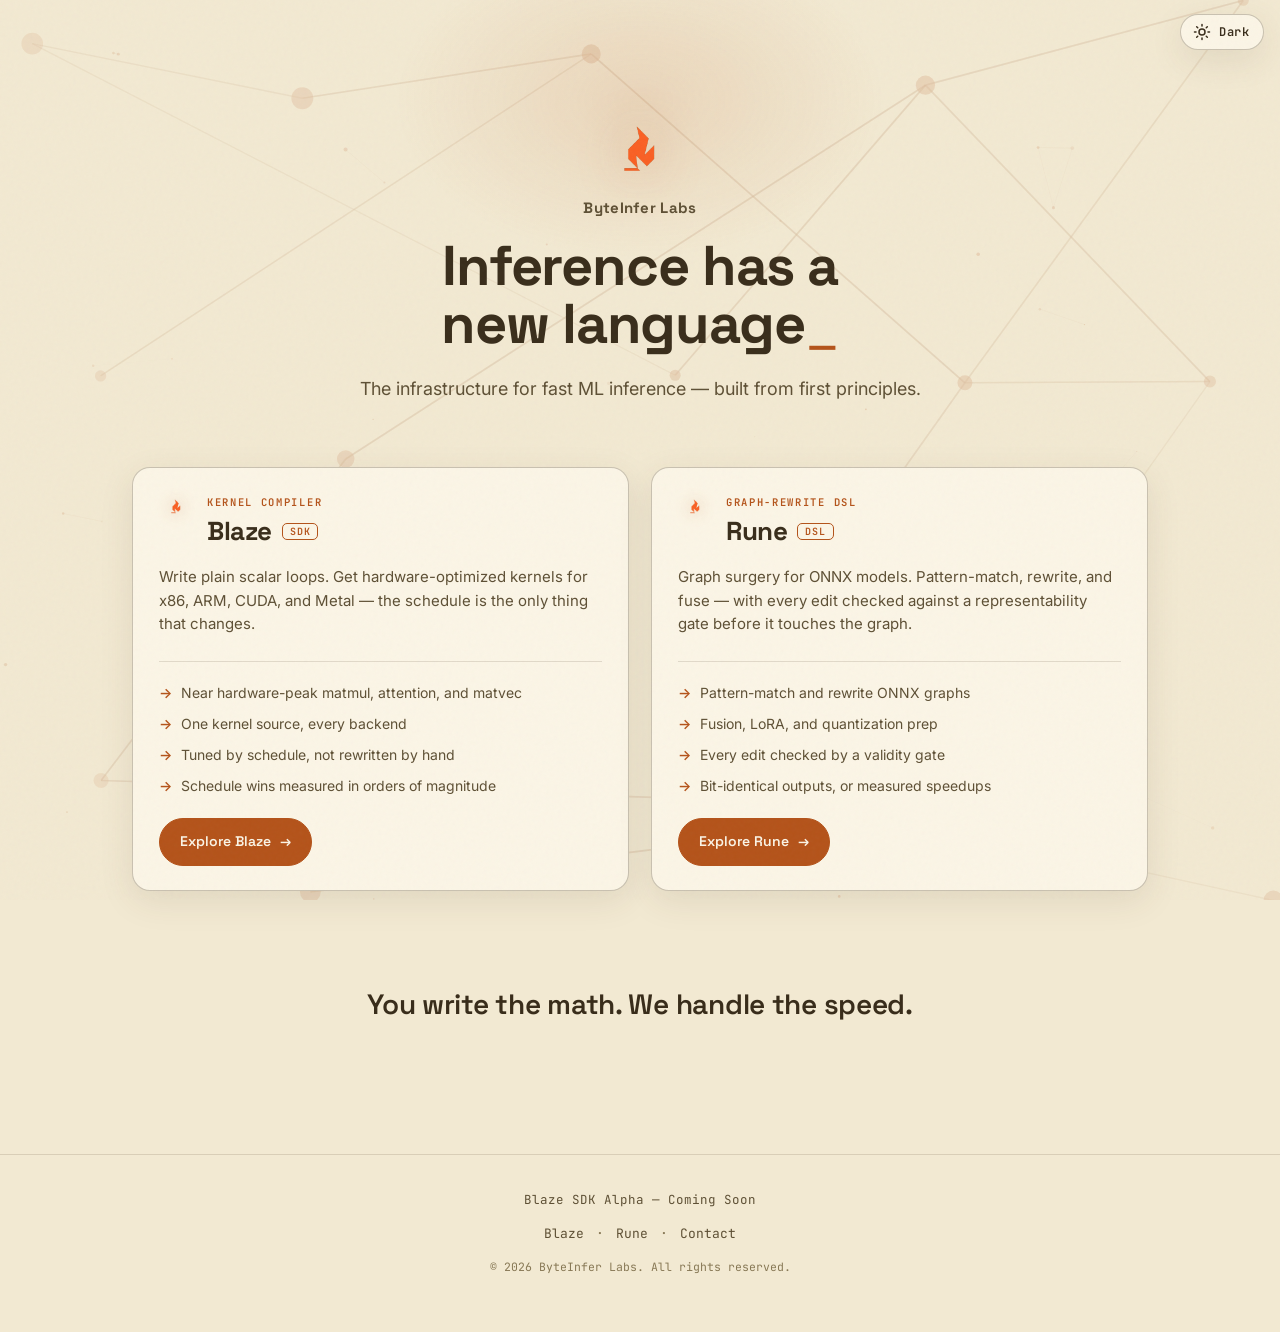
==== commit 3bc7cc7c: "Replace absolute figures with directional guidance; attribute Rune models Hard benchmark numbers go " ====
--- a/index.html
+++ b/index.html
@@ -48,12 +48,12 @@
                         </div>
                     </div>
                     <p class="product-desc">Write plain scalar loops. Get hardware-optimized kernels for x86, ARM, CUDA, and Metal — the schedule is the only thing that changes.</p>
-                    <div class="product-numbers">
-                        <div class="number-item"><span class="number-value">127.6</span><span class="number-unit">TFLOPS</span><span class="number-label">BF16 matmul · RTX 4090</span></div>
-                        <div class="number-item"><span class="number-value">1688</span><span class="number-unit">tok/s</span><span class="number-label">Qwen 9B prefill</span></div>
-                        <div class="number-item"><span class="number-value">2565</span><span class="number-unit">GB/s</span><span class="number-label">INT8 matvec · 138% cuBLASLt</span></div>
-                        <div class="number-item"><span class="number-value">1300×</span><span class="number-unit"></span><span class="number-label">Same source, different schedule</span></div>
-                    </div>
+                    <ul class="product-points">
+                        <li>Near hardware-peak matmul, attention, and matvec</li>
+                        <li>One kernel source, every backend</li>
+                        <li>Tuned by schedule, not rewritten by hand</li>
+                        <li>Schedule wins measured in orders of magnitude</li>
+                    </ul>
                     <a href="blaze.html" class="cta-btn">Explore Blaze <span class="arrow">→</span></a>
                 </div>
             </div>
@@ -69,12 +69,12 @@
                         </div>
                     </div>
                     <p class="product-desc">Graph surgery for ONNX models. Pattern-match, rewrite, and fuse — with every edit checked against a representability gate before it touches the graph.</p>
-                    <div class="product-numbers">
-                        <div class="number-item"><span class="number-value">2.67×</span><span class="number-unit"></span><span class="number-label">Faster decode · prefill/decode split</span></div>
-                        <div class="number-item"><span class="number-value">5.07</span><span class="number-unit">%</span><span class="number-label">BERT speedup vs ORT ENABLE_ALL</span></div>
-                        <div class="number-item"><span class="number-value">56</span><span class="number-unit">/ 56</span><span class="number-label">Sites, first-attempt agent authoring</span></div>
-                        <div class="number-item"><span class="number-value">0</span><span class="number-unit">unsafe</span><span class="number-label">Invalid graphs pass the gate</span></div>
-                    </div>
+                    <ul class="product-points">
+                        <li>Pattern-match and rewrite ONNX graphs</li>
+                        <li>Fusion, LoRA, and quantization prep</li>
+                        <li>Every edit checked by a validity gate</li>
+                        <li>Bit-identical outputs, or measured speedups</li>
+                    </ul>
                     <a href="rune.html" class="cta-btn">Explore Rune <span class="arrow">→</span></a>
                 </div>
             </div>
--- a/styles.css
+++ b/styles.css
@@ -191,6 +191,33 @@
 .strip-label{font-size:11px;color:var(--ink-3);margin-top:3px;max-width:15ch;line-height:1.3}
 .strip-sep{width:1px;align-self:stretch;background:var(--hair-2);margin:6px 0}
 @media(max-width:720px){.strip-sep{display:none}.strip-number{flex:1 0 40%}}
+/* qualitative highlights variant (directional guidance, no absolute figures) */
+.numbers-strip-inner.qual{display:grid;grid-template-columns:repeat(6,1fr);align-items:start;gap:16px 0}
+.numbers-strip-inner.qual .strip-sep{display:none}
+.numbers-strip-inner.qual .strip-number{padding:6px 14px}
+.numbers-strip-inner.qual .strip-value{font-size:17px;font-weight:600;letter-spacing:-.01em;
+  line-height:1.2;max-width:14ch}
+.numbers-strip-inner.qual .strip-label{margin-top:5px;max-width:18ch}
+@media(max-width:860px){.numbers-strip-inner.qual{grid-template-columns:repeat(3,1fr)}}
+@media(max-width:520px){.numbers-strip-inner.qual{grid-template-columns:repeat(2,1fr)}}
+
+/* qualitative capability points (index product cards) */
+.product-points{list-style:none;display:flex;flex-direction:column;gap:10px;
+  margin:6px 0 22px;padding-top:20px;border-top:1px solid var(--hair);flex:1}
+.product-points li{position:relative;padding-left:22px;font-size:14px;color:var(--ink-2);line-height:1.5}
+.product-points li::before{content:"\2192";position:absolute;left:0;color:var(--accent);font-weight:600}
+
+/* qualitative capability grid (blaze performance) */
+.cap-grid{display:grid;grid-template-columns:1fr 1fr;gap:20px;margin-top:38px}
+@media(max-width:820px){.cap-grid{grid-template-columns:1fr}}
+.cap-card{background:var(--card);border:1px solid var(--hair);border-radius:14px;padding:22px 24px;box-shadow:var(--card-shadow)}
+.cap-card h3{font-family:var(--sans);font-weight:600;font-size:17px;color:var(--ink);
+  display:flex;align-items:baseline;gap:10px;margin-bottom:14px;padding-bottom:12px;border-bottom:1px solid var(--hair)}
+.cap-rows{display:flex;flex-direction:column;gap:2px}
+.cap-row{display:flex;justify-content:space-between;gap:16px;padding:8px 0;border-bottom:1px solid var(--hair)}
+.cap-row:last-child{border-bottom:none}
+.cap-kernel{font-size:13.5px;color:var(--ink-2)}
+.cap-val{font-family:var(--mono);font-size:12.5px;font-weight:500;color:var(--accent);white-space:nowrap}
 
 /* ═══════════════════ CTA STRIP ═══════════════════ */
 .cta-strip{text-align:center;padding:6vh 2rem 4vh;position:relative;z-index:1}
@@ -327,6 +354,30 @@
 .inv-row b{font-family:var(--mono);font-size:11px;font-weight:700;color:#FBF5E6;background:var(--del);
   border-radius:5px;padding:2px 7px;flex:none}
 
+/* ═══════════════════ WHITEPAPER TEASER (rune) ═══════════════════ */
+.wp-teaser-section{max-width:1080px;margin:0 auto;padding:7vh 2rem 2vh;position:relative;z-index:1}
+.wp-teaser{background:var(--card);border:1px solid var(--hair-2);border-radius:18px;box-shadow:var(--card-shadow);
+  display:grid;grid-template-columns:minmax(0,1fr) minmax(0,430px);overflow:hidden}
+@media(max-width:860px){.wp-teaser{grid-template-columns:1fr}}
+.wp-teaser-body{padding:34px 36px}
+.wp-teaser-eyebrow{font-family:var(--mono);font-size:11px;font-weight:600;letter-spacing:.16em;
+  text-transform:uppercase;color:var(--accent);margin-bottom:12px}
+.wp-teaser-body h2{font-family:var(--sans);font-weight:700;font-size:clamp(23px,3vw,30px);color:var(--ink);
+  text-align:left;line-height:1.1;margin-bottom:12px}
+.wp-teaser-body > p{font-size:15.5px;color:var(--ink-2);line-height:1.6;margin-bottom:18px;max-width:52ch}
+.wp-teaser-list{list-style:none;display:flex;flex-direction:column;gap:9px;margin-bottom:26px}
+.wp-teaser-list li{position:relative;padding-left:22px;font-size:14px;color:var(--ink-2);line-height:1.5}
+.wp-teaser-list li::before{content:"\2192";position:absolute;left:0;color:var(--accent);font-weight:600}
+.wp-teaser-visual{position:relative;background:var(--bg);border-left:1px solid var(--hair);padding:26px 26px 0;overflow:hidden;min-height:280px}
+@media(max-width:860px){.wp-teaser-visual{border-left:none;border-top:1px solid var(--hair);min-height:230px}}
+.wp-page-brand{display:flex;align-items:center;gap:8px;font-family:var(--sans);font-weight:700;font-size:11.5px;
+  letter-spacing:.02em;color:var(--ink-2);margin-bottom:16px}
+.wp-page-brand img{width:14px;height:auto;filter:drop-shadow(0 0 5px var(--flame-glow))}
+.wp-page-h{font-family:var(--sans);font-weight:700;font-size:17px;color:var(--ink);line-height:1.25;margin-bottom:10px}
+.wp-page-p{font-size:12.5px;color:var(--ink-3);line-height:1.62;margin-bottom:16px}
+.wp-page-fade{position:absolute;left:0;right:0;bottom:0;height:96px;pointer-events:none;
+  background:linear-gradient(to bottom,transparent,var(--bg))}
+
 /* ═══════════════════ MODAL ═══════════════════ */
 .modal-overlay{position:fixed;inset:0;z-index:500;display:flex;align-items:center;justify-content:center;
   padding:2rem;background:rgba(0,0,0,.55);backdrop-filter:blur(4px)}
